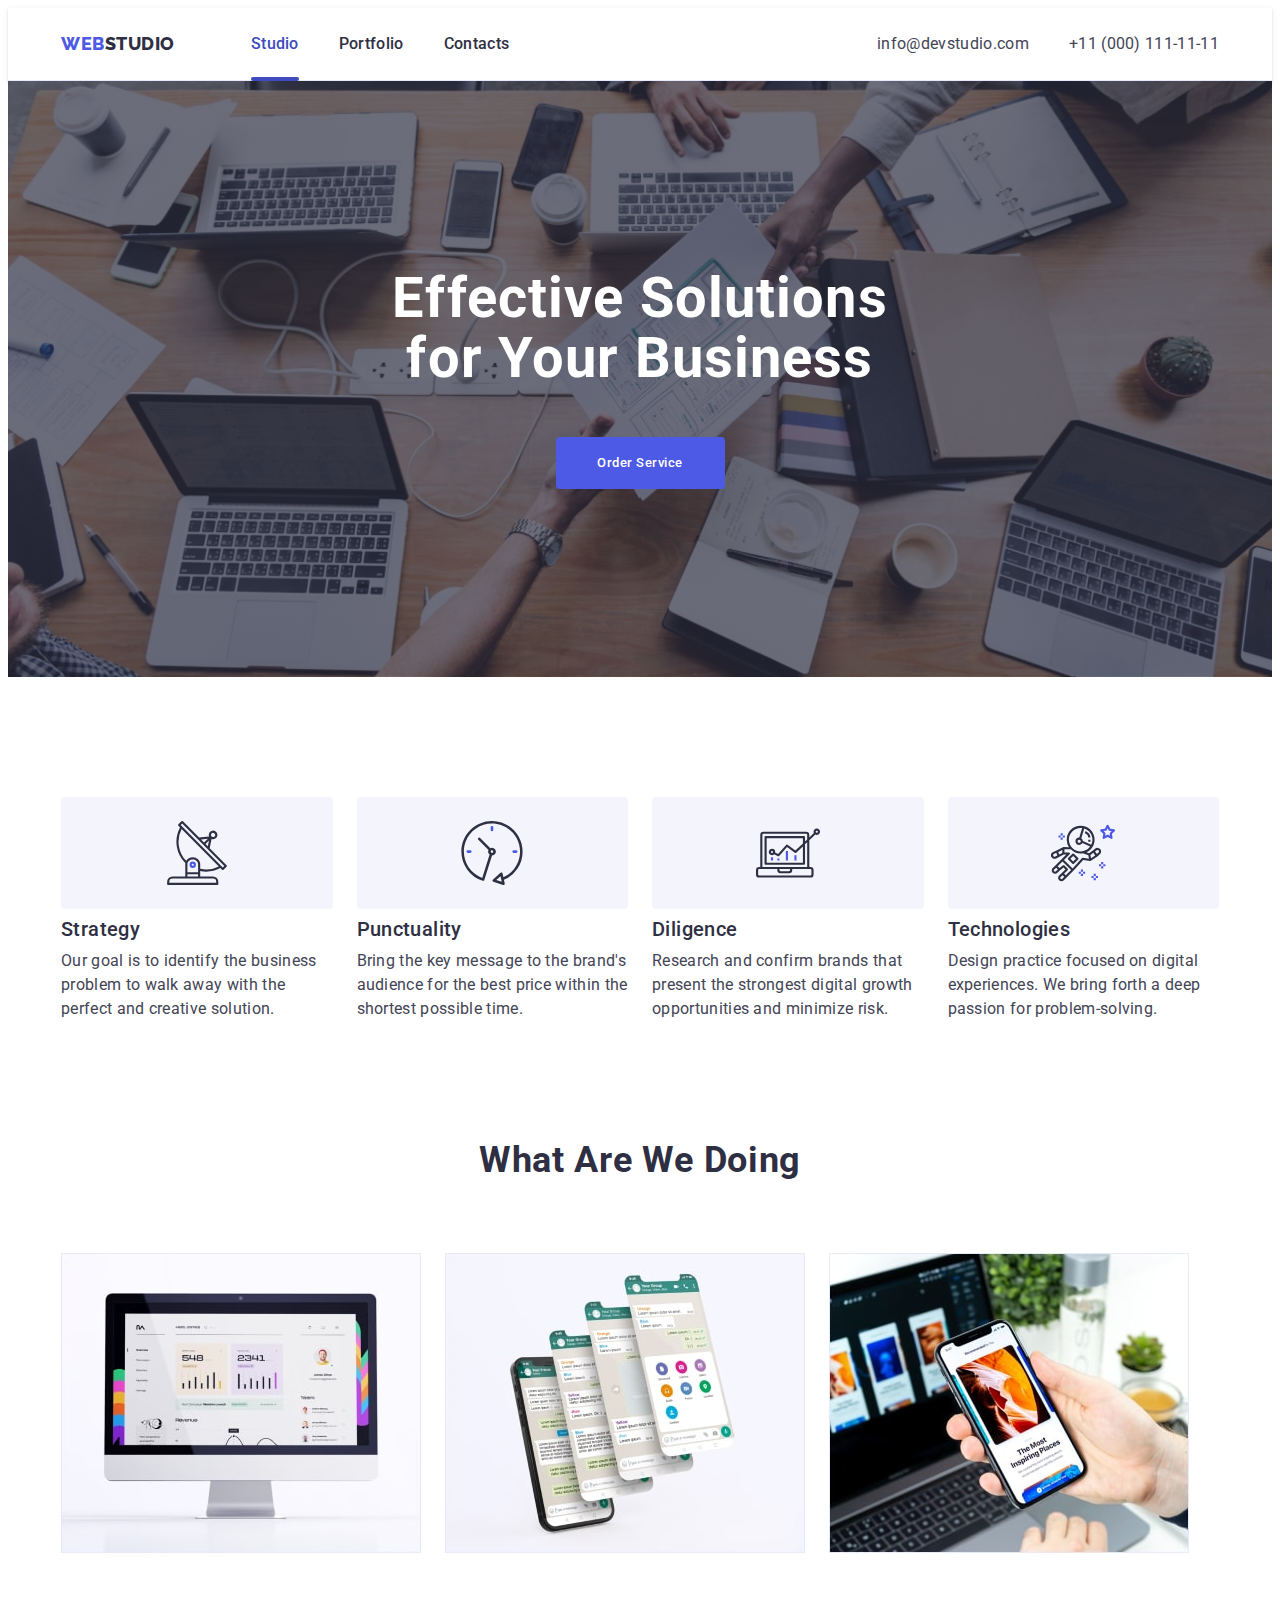
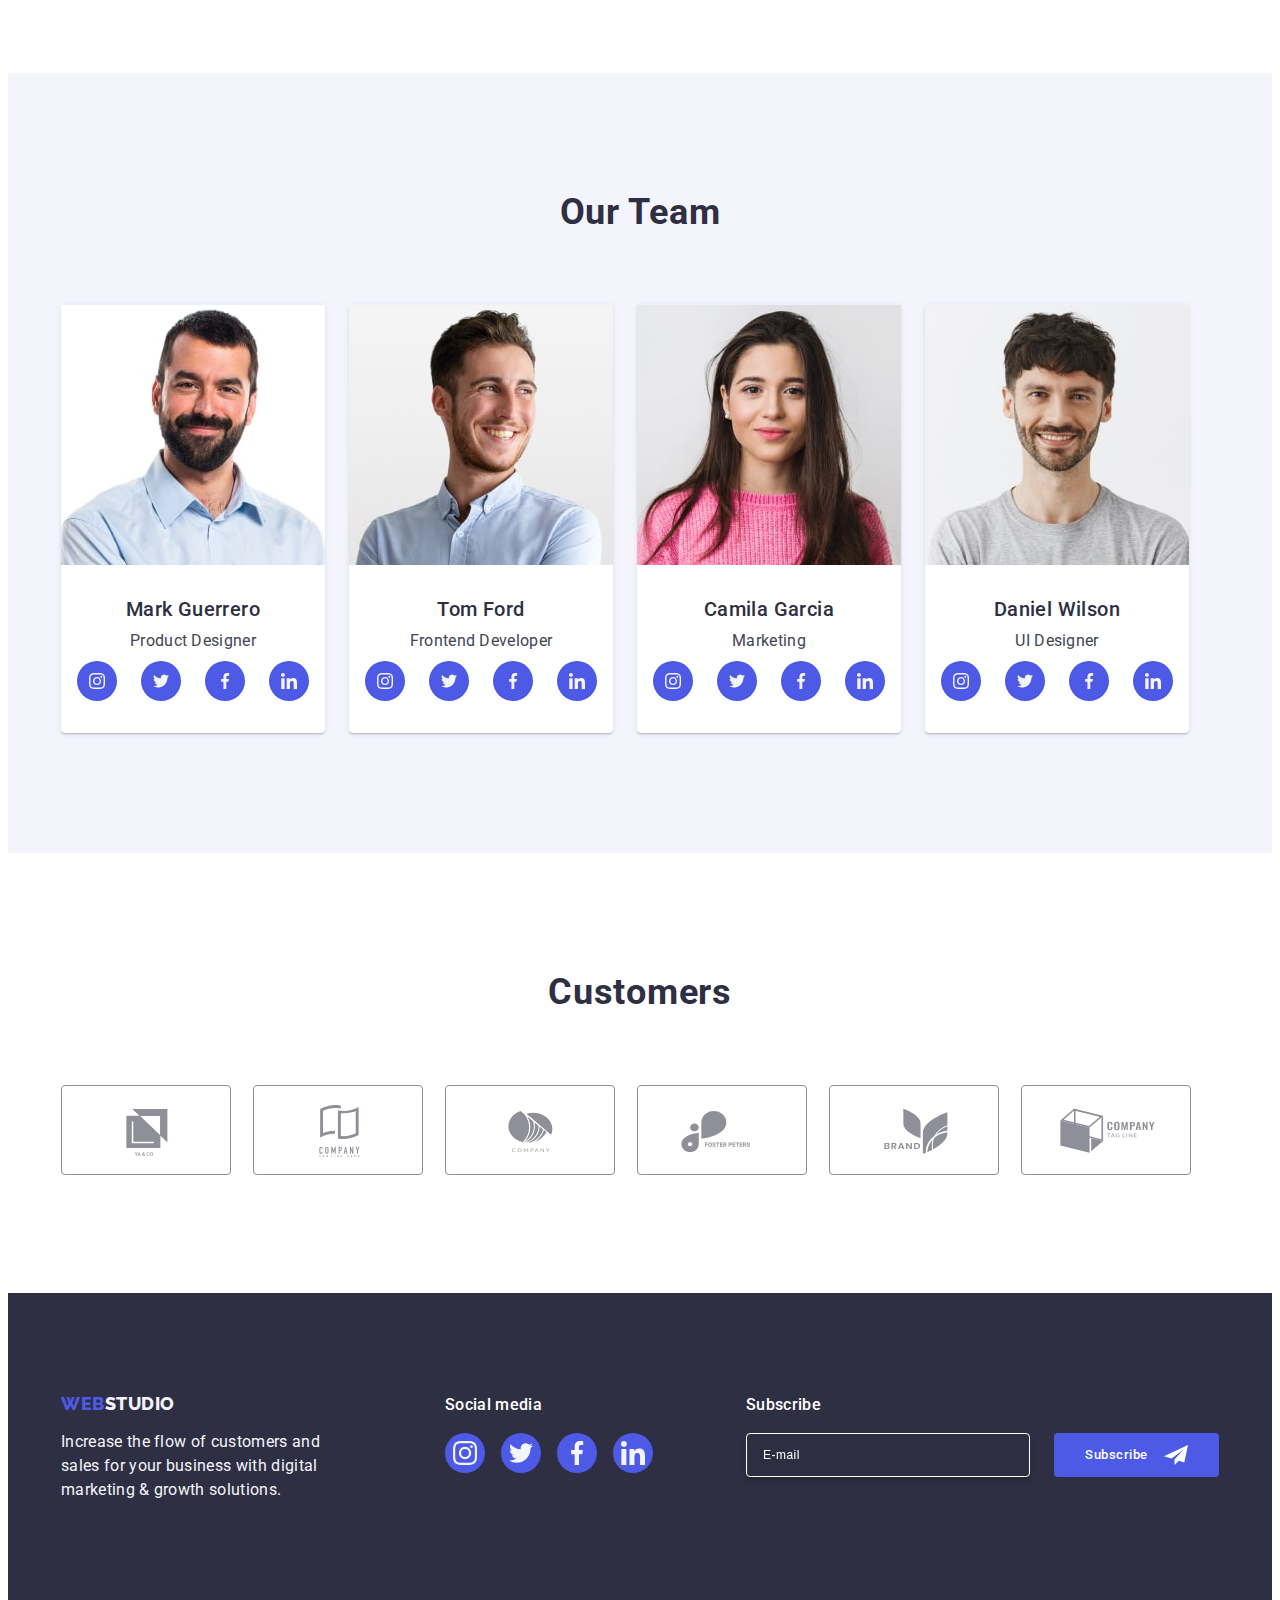
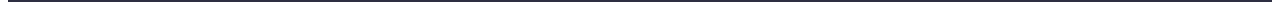
==== index.html @ 066e73be "hw 6" ====
<!DOCTYPE html>
<html lang="en">
  <head>
    <meta charset="UTF-8" />
    <meta name="viewport" content="width=device-width, initial-scale=1.0" />
    <title>Web Studio</title>
    <link
      rel="stylesheet"
      href="https://cdnjs.cloudflare.com/ajax/libs/modern-normalize/2.0.0/modern-normalize.min.css"
      integrity="sha512-4xo8blKMVCiXpTaLzQSLSw3KFOVPWhm/TRtuPVc4WG6kUgjH6J03IBuG7JZPkcWMxJ5huwaBpOpnwYElP/m6wg=="
      crossorigin="anonymous"
      referrerpolicy="no-referrer"
    />
    <link rel="preconnect" href="https://fonts.googleapis.com" />
    <link rel="preconnect" href="https://fonts.gstatic.com" crossorigin />
    <link
      href="https://fonts.googleapis.com/css2?family=Raleway:wght@800&family=Roboto:wght@400;500;700&display=swap"
      rel="stylesheet"
    />
    <link rel="stylesheet" href="./css/styles.css" />
    <link rel="stylesheet" href="./css/media.css" />
  </head>
  <body>
    <header class="header">
      <div class="container header-container">
        <nav class="header-navigation">
          <a class="header-logo link" href="./index.html"
            >Web<span class="span-logo">Studio</span></a
          >
          <ul class="header-list list">
            <li class="header-item">
              <a class="header-link link current" href="./index.html">Studio</a>
            </li>
            <li class="header-item">
              <a class="header-link link" href="./portfolio.html">Portfolio</a>
            </li>
            <li class="header-item">
              <a class="header-link link" href="">Contacts</a>
            </li>
          </ul>
        </nav>
        <address class="header-address">
          <ul class="header-address-list list">
            <li class="header-address-item">
              <a
                class="header-address-link link"
                href="mailto:info@devstudio.com"
                >info@devstudio.com</a
              >
            </li>
            <li class="header-address-item">
              <a class="header-address-link link" href="tel:+110001111111"
                >+11 (000) 111-11-11</a
              >
            </li>
          </ul>
        </address>
      </div>
    </header>
    <main>
      <section class="content">
        <div class="container">
          <h1 class="content-title">Effective Solutions for Your Business</h1>
          <button class="content-btn" type="button" data-modal-open>
            Order Service
          </button>
        </div>
      </section>
      <section class="about">
        <div class="container">
          <h2 class="about-title visually-hidden">About us</h2>
          <ul class="about-list list">
            <li class="about-item">
              <div class="about-icon-container">
                <svg class="about-icon" width="64" height="64">
                  <use href="./images/icons.svg#icon-antenna"></use>
                </svg>
              </div>
              <h3 class="about-item-title">Strategy</h3>
              <p class="about-text">
                Our goal is to identify the business problem to walk away with
                the perfect and creative solution.
              </p>
            </li>
            <li class="about-item">
              <div class="about-icon-container">
                <svg class="about-icon" width="64" height="64">
                  <use href="./images/icons.svg#icon-clock"></use>
                </svg>
              </div>
              <h3 class="about-item-title">Punctuality</h3>
              <p class="about-text">
                Bring the key message to the brand's audience for the best price
                within the shortest possible time.
              </p>
            </li>
            <li class="about-item">
              <div class="about-icon-container">
                <svg class="about-icon" width="64" height="64">
                  <use href="./images/icons.svg#icon-diagram"></use>
                </svg>
              </div>
              <h3 class="about-item-title">Diligence</h3>
              <p class="about-text">
                Research and confirm brands that present the strongest digital
                growth opportunities and minimize risk.
              </p>
            </li>
            <li class="about-item">
              <div class="about-icon-container">
                <svg class="about-icon" width="64" height="64">
                  <use href="./images/icons.svg#icon-astronaut"></use>
                </svg>
              </div>
              <h3 class="about-item-title">Technologies</h3>
              <p class="about-text">
                Design practice focused on digital experiences. We bring forth a
                deep passion for problem-solving.
              </p>
            </li>
          </ul>
        </div>
      </section>
      <section class="directions">
        <div class="container">
          <h2 class="directions-title">What are we doing</h2>
          <ul class="directions-list list">
            <li class="directions-item">
              <img
                class="directions-img"
                src="./images/computer.jpg"
                alt="computer design"
                width="360"
                height="300"
              />
            </li>
            <li class="directions-item">
              <img
                class="directions-img"
                src="./images/mobile.jpg"
                alt="mobile design"
                width="360"
                height="300"
              />
            </li>
            <li class="directions-item">
              <img
                class="directions-img"
                src="./images/laptop.jpg"
                alt="laptop design"
                width="360"
                height="300"
              />
            </li>
          </ul>
        </div>
      </section>
      <section class="team">
        <div class="container">
          <h2 class="team-title">Our Team</h2>
          <ul class="team-list list">
            <li class="team-item">
              <img
                class="team-img"
                src="./images/mark-guerrero.jpg"
                alt="mark guerrero photo"
                width="264"
                height="260"
              />
              <div class="team-item-container">
                <h3 class="team-item-title">Mark Guerrero</h3>
                <p class="team-text">Product Designer</p>
                <ul class="team-socials-list list">
                  <li class="team-socials-item">
                    <a class="team-socials-link" href="#">
                      <svg class="team-socials-icon" width="16" height="16">
                        <use href="./images/icons.svg#icon-instagram"></use>
                      </svg>
                    </a>
                  </li>
                  <li class="team-socials-item">
                    <a class="team-socials-link" href="#">
                      <svg class="team-socials-icon" width="16" height="16">
                        <use href="./images/icons.svg#icon-twitter"></use>
                      </svg>
                    </a>
                  </li>
                  <li class="team-socials-item">
                    <a class="team-socials-link" href="#">
                      <svg class="team-socials-icon" width="16" height="16">
                        <use href="./images/icons.svg#icon-facebook"></use>
                      </svg>
                    </a>
                  </li>
                  <li class="team-socials-item">
                    <a class="team-socials-link" href="#">
                      <svg class="team-socials-icon" width="16" height="16">
                        <use href="./images/icons.svg#icon-linkedin"></use>
                      </svg>
                    </a>
                  </li>
                </ul>
              </div>
            </li>
            <li class="team-item">
              <img
                class="team-img"
                src="./images/tom-ford.jpg"
                alt="tom ford photo"
                width="264"
                height="260"
              />
              <div class="team-item-container">
                <h3 class="team-item-title">Tom Ford</h3>
                <p class="team-text">Frontend Developer</p>
                <ul class="team-socials-list list">
                  <li class="team-socials-item">
                    <a class="team-socials-link" href="#">
                      <svg class="team-socials-icon" width="16" height="16">
                        <use href="./images/icons.svg#icon-instagram"></use>
                      </svg>
                    </a>
                  </li>
                  <li class="team-socials-item">
                    <a class="team-socials-link" href="#">
                      <svg class="team-socials-icon" width="16" height="16">
                        <use href="./images/icons.svg#icon-twitter"></use>
                      </svg>
                    </a>
                  </li>
                  <li class="team-socials-item">
                    <a class="team-socials-link" href="#">
                      <svg class="team-socials-icon" width="16" height="16">
                        <use href="./images/icons.svg#icon-facebook"></use>
                      </svg>
                    </a>
                  </li>
                  <li class="team-socials-item">
                    <a class="team-socials-link" href="#">
                      <svg class="team-socials-icon" width="16" height="16">
                        <use href="./images/icons.svg#icon-linkedin"></use>
                      </svg>
                    </a>
                  </li>
                </ul>
              </div>
            </li>
            <li class="team-item">
              <img
                class="team-img"
                src="./images/camila-garcia.jpg"
                alt="camila garcia photo"
                width="264"
                height="260"
              />
              <div class="team-item-container">
                <h3 class="team-item-title">Camila Garcia</h3>
                <p class="team-text">Marketing</p>
                <ul class="team-socials-list list">
                  <li class="team-socials-item">
                    <a class="team-socials-link" href="#">
                      <svg class="team-socials-icon" width="16" height="16">
                        <use href="./images/icons.svg#icon-instagram"></use>
                      </svg>
                    </a>
                  </li>
                  <li class="team-socials-item">
                    <a class="team-socials-link" href="#">
                      <svg class="team-socials-icon" width="16" height="16">
                        <use href="./images/icons.svg#icon-twitter"></use>
                      </svg>
                    </a>
                  </li>
                  <li class="team-socials-item">
                    <a class="team-socials-link" href="#">
                      <svg class="team-socials-icon" width="16" height="16">
                        <use href="./images/icons.svg#icon-facebook"></use>
                      </svg>
                    </a>
                  </li>
                  <li class="team-socials-item">
                    <a class="team-socials-link" href="#">
                      <svg class="team-socials-icon" width="16" height="16">
                        <use href="./images/icons.svg#icon-linkedin"></use>
                      </svg>
                    </a>
                  </li>
                </ul>
              </div>
            </li>
            <li class="team-item">
              <img
                class="team-img"
                src="./images/daniel-wilson.jpg"
                alt="daniel wilson photo"
                width="264"
                height="260"
              />
              <div class="team-item-container">
                <h3 class="team-item-title">Daniel Wilson</h3>
                <p class="team-text">UI Designer</p>
                <ul class="team-socials-list list">
                  <li class="team-socials-item">
                    <a class="team-socials-link" href="#">
                      <svg class="team-socials-icon" width="16" height="16">
                        <use href="./images/icons.svg#icon-instagram"></use>
                      </svg>
                    </a>
                  </li>
                  <li class="team-socials-item">
                    <a class="team-socials-link" href="#">
                      <svg class="team-socials-icon" width="16" height="16">
                        <use href="./images/icons.svg#icon-twitter"></use>
                      </svg>
                    </a>
                  </li>
                  <li class="team-socials-item">
                    <a class="team-socials-link" href="#">
                      <svg class="team-socials-icon" width="16" height="16">
                        <use href="./images/icons.svg#icon-facebook"></use>
                      </svg>
                    </a>
                  </li>
                  <li class="team-socials-item">
                    <a class="team-socials-link" href="#">
                      <svg class="team-socials-icon" width="16" height="16">
                        <use href="./images/icons.svg#icon-linkedin"></use>
                      </svg>
                    </a>
                  </li>
                </ul>
              </div>
            </li>
          </ul>
        </div>
      </section>
      <section class="customers">
        <div class="container">
          <h2 class="customers-title">Customers</h2>
          <ul class="customers-list list">
            <li class="customers-item">
              <a href="#" class="customers-link">
                <svg class="customers-icon" width="104" height="56">
                  <use href="./images/icons.svg#icon-customers1"></use>
                </svg>
              </a>
            </li>
            <li class="customers-item">
              <a href="#" class="customers-link">
                <svg class="customers-icon" width="104" height="56">
                  <use href="./images/icons.svg#icon-customers2"></use>
                </svg>
              </a>
            </li>
            <li class="customers-item">
              <a href="#" class="customers-link">
                <svg class="customers-icon" width="104" height="56">
                  <use href="./images/icons.svg#icon-customers3"></use>
                </svg>
              </a>
            </li>
            <li class="customers-item">
              <a href="#" class="customers-link">
                <svg class="customers-icon" width="104" height="56">
                  <use href="./images/icons.svg#icon-customers4"></use>
                </svg>
              </a>
            </li>
            <li class="customers-item">
              <a href="#" class="customers-link">
                <svg class="customers-icon" width="104" height="56">
                  <use href="./images/icons.svg#icon-customers5"></use>
                </svg>
              </a>
            </li>
            <li class="customers-item">
              <a href="#" class="customers-link">
                <svg class="customers-icon" width="104" height="56">
                  <use href="./images/icons.svg#icon-customers6"></use>
                </svg>
              </a>
            </li>
          </ul>
        </div>
      </section>
    </main>
    <footer class="footer">
      <div class="container footer-container">
        <div class="footer-logo-container">
          <a class="footer-logo link" href="./index.html"
            >Web<span class="footer-span-logo">Studio</span></a
          >
          <p class="footer-text">
            Increase the flow of customers and sales for your business with
            digital marketing & growth solutions.
          </p>
        </div>
        <div class="footer-socials">
          <p class="footer-socials-title">Social media</p>
          <ul class="footer-socials-list list">
            <li class="footer-socials-item">
              <a href="#" class="footer-socials-link">
                <svg class="footer-socials-icon" width="24" height="24">
                  <use href="./images/icons.svg#icon-instagram"></use>
                </svg>
              </a>
            </li>
            <li class="footer-socials-item">
              <a href="#" class="footer-socials-link">
                <svg class="footer-socials-icon" width="24" height="24">
                  <use href="./images/icons.svg#icon-twitter"></use>
                </svg>
              </a>
            </li>
            <li class="footer-socials-item">
              <a href="#" class="footer-socials-link">
                <svg class="footer-socials-icon" width="24" height="24">
                  <use href="./images/icons.svg#icon-facebook"></use>
                </svg>
              </a>
            </li>
            <li class="footer-socials-item">
              <a href="#" class="footer-socials-link">
                <svg class="footer-socials-icon" width="24" height="24">
                  <use href="./images/icons.svg#icon-linkedin"></use>
                </svg>
              </a>
            </li>
          </ul>
        </div>
        <div class="footer-form-container">
          <p class="footer-form-text">Subscribe</p>
          <form class="footer-form">
            <label class="footer-label">
            <input
              type="email"
              name="footer-subscribe"
              class="footer-input"
              id="footer-subscribe"
              placeholder="E-mail"
              required
            />
            </label>
            <button type="submit" class="footer-form-btn">
              Subscribe
              <svg class="footer-form-icon" width="24" height="24">
                <use href="./images/icons.svg#icon-telegram"></use>
              </svg>
            </button>
          </form>
        </div>
      </div>
    </footer>
    <div class="backdrop is-hidden" data-modal>
      <div class="modal-container">
        <button type="button" class="modal-close-btn" data-modal-close>
          <svg class="modal-icon" width="8" height="8">
            <use href="./images/icons.svg#icon-close"></use>
          </svg>
        </button>
        <p class="modal-title">Leave your contacts and we will call you back</p>
        <form class="modal-form">
          <div class="modal-field">
            <label for="user-name" class="modal-label">Name</label>
            <div class="input-wrap">
              <input
                class="modal-input"
                type="text"
                name="user-name"
                id="user-name"
                required
              />
              <svg class="modal-input-icon" width="18" height="24">
                <use href="./images/icons.svg#icon-person"></use>
              </svg>
            </div>
          </div>
          <div class="modal-field">
            <label for="user-tel" class="modal-label">Phone</label>
            <div class="input-wrap">
              <input
                class="modal-input"
                type="tel"
                name="user-tel"
                id="user-tel"
                required
              />
              <svg class="modal-input-icon" width="18" height="24">
                <use href="./images/icons.svg#icon-phone"></use>
              </svg>
            </div>
          </div>
          <div class="modal-field">
            <label for="user-email" class="modal-label">Email</label>
            <div class="input-wrap">
              <input
                class="modal-input"
                type="email"
                name="user-email"
                id="user-email"
                required
              />
              <svg class="modal-input-icon" width="18" height="24">
                <use href="./images/icons.svg#icon-email"></use>
              </svg>
            </div>
          </div>
          <div class="modal-field-textarea">
            <label for="user-comment" class="modal-label">Comment</label>
            <textarea
              name="user-comment"
              id="user-comment"
              class="modal-textarea"
              placeholder="Text input"
            ></textarea>
          </div>
          <div class="modal-field-checkbox">
              <input
                class="modal-checkbox visually-hidden"
                type="checkbox"
                name="user-privacy"
                id="user-privacy"
                value="true"
                required
              />
              <label for="user-privacy" class="modal-label-checkbox"
                ><span class="user-privacy-span"
                  ><svg class="modal-checkbox-icon" width="10" height="8">
                    <use href="./images/icons.svg#icon-click"></use></svg></span
                >
                  I accept the terms and conditions of the&nbsp;<a
                    href="#"
                    class="modal-checkbox-link"
                    >Privacy Policy</a
                  >
                </label
              >
          </div>
          <button type="submit" class="modal-form-btn">Send</button>
        </form>
      </div>
    </div>
    <script src="./js/modal.js"></script>
  </body>
</html>
---- css/styles.css ----
:root {
  --basic-color: #2e2f42;
  --secondary-color: #f4f4fd;
  --text-color: #434455;
  --btn-color: #4d5ae5;
  --hover-color: #404bbf;
  --border-color: #e7e9fc;
  --white-color: #fff;
}

body {
  font-family: Roboto, sans-serif;
  color: var(--text-color);
  background: var(--white-color);
}

.visually-hidden {
  position: absolute;
  width: 1px;
  height: 1px;
  margin: -1px;
  border: 0;
  padding: 0;
  white-space: nowrap;
  clip-path: inset(100%);
  clip: rect(0 0 0 0);
  overflow: hidden;
}

p,
h1,
h2,
h3,
h4,
h5,
h6 {
  margin-top: 0;
  margin-bottom: 0;
}

ul,
ol {
  margin-top: 0;
  margin-bottom: 0;
  padding-left: 0;
}

img {
  display: block;
  max-width: 100%;
  height: auto;
}

.link {
  text-decoration: none;
}

.list {
  list-style-type: none;
}

.container {
  width: 100%;
  max-width: 1158px;
  padding-left: 15px;
  padding-right: 15px;
  margin: 0 auto;
}

/* Header */

.header {
  border-bottom: 1px solid var(--border-color);
  box-shadow: 0px 1px 6px 0px rgba(46, 47, 66, 0.08),
    0px 1px 1px 0px rgba(46, 47, 66, 0.16),
    0px 2px 1px 0px rgba(46, 47, 66, 0.08);
}

.header-container {
  display: flex;
}

.header-navigation {
  display: flex;
  align-items: center;
}

.header-logo {
  color: var(--btn-color);
  font-size: 18px;
  font-family: Raleway, sans-serif;
  font-weight: 800;
  line-height: 1.17;
  letter-spacing: 0.03em;
  text-transform: uppercase;
  margin-right: 76px;
  padding-top: 24px;
  padding-bottom: 24px;
}

.span-logo {
  color: var(--basic-color);
}

.header-list {
  display: flex;
  gap: 40px;
}

.header-link {
  color: var(--basic-color);
  font-weight: 500;
  line-height: 1.5;
  letter-spacing: 0.02em;
  display: inline-block;
  padding-top: 24px;
  padding-bottom: 24px;
  transition: color 250ms cubic-bezier(0.4, 0, 0.2, 1);
}

.header-link:hover,
.header-link:focus {
  color: var(--hover-color);
}

.current {
  position: relative;
  color: var(--hover-color);
}

.current::after {
  content: "";
  position: absolute;
  bottom: 0;
  left: 0;
  width: 100%;
  height: 4px;
  background-color: var(--hover-color);
  border-radius: 2px;
  bottom: -1px;
}

.header-address {
  font-style: normal;
  margin-left: auto;
  display: flex;
  align-items: center;
}

.header-address-list {
  display: flex;
  gap: 40px;
}

.header-address-link {
  color: var(--text-color);
  line-height: 1.5;
  letter-spacing: 0.02em;
  display: inline-block;
  padding-top: 24px;
  padding-bottom: 24px;
  transition: color 250ms cubic-bezier(0.4, 0, 0.2, 1);
}

.header-address-link:hover,
.header-address-link:focus {
  color: var(--hover-color);
}

/* Main page  */

.content {
  padding-top: 188px;
  padding-bottom: 188px;
  max-width: 1440px;
  margin: 0 auto;
  background-color: var(--basic-color);
  background-image: linear-gradient(
      rgba(46, 47, 66, 0.7),
      rgba(46, 47, 66, 0.7)
    ),
    url(../images/people-office.jpg);
  background-size: cover, cover;
  background-position: center, center;
  background-repeat: no-repeat, no-repeat;
}

.content-title {
  color: var(--white-color);
  text-align: center;
  font-size: 56px;
  line-height: 1.07;
  letter-spacing: 0.02em;
  margin: 0 auto 48px;
  max-width: 496px;
}

.content-btn {
  color: var(--white-color);
  background-color: var(--btn-color);
  font-weight: 500;
  line-height: 1.5;
  letter-spacing: 0.04em;
  cursor: pointer;
  font-family: inherit;
  padding: 16px 32px;
  border-radius: 4px;
  border: none;
  display: block;
  margin: 0 auto;
  min-width: 169px;
  transition: background-color 250ms cubic-bezier(0.4, 0, 0.2, 1);
}

.content-btn:hover,
.content-btn:focus {
  background-color: var(--hover-color);
}

/* About */

.about {
  padding-top: 120px;
  padding-bottom: 120px;
}

.about-list {
  display: flex;
  gap: 24px;
}

.about-item {
  width: calc((100% - 24px * 3) / 4);
}

.about-icon-container {
  background-color: var(--secondary-color);
  height: 112px;
  margin-bottom: 8px;
  border-radius: 4px;
  display: flex;
  align-items: center;
  justify-content: center;
}

.about-item-title {
  color: var(--basic-color);
  font-size: 20px;
  font-weight: 500;
  line-height: 1.2;
  letter-spacing: 0.02em;
  margin-bottom: 8px;
}

.about-text {
  line-height: 1.5;
  letter-spacing: 0.02em;
}

/* Directions */

.directions {
  padding-bottom: 120px;
}

.directions-title {
  color: var(--basic-color);
  font-size: 36px;
  line-height: 1.11;
  letter-spacing: 0.02em;
  text-transform: capitalize;
  text-align: center;
  margin-bottom: 72px;
}

.directions-list {
  display: flex;
  gap: 24px;
}

.directions-item {
  width: calc(100% - 24px * 2) / 3;
}

/* Team */
.team {
  background-color: var(--secondary-color);
  padding-top: 120px;
  padding-bottom: 120px;
}

.team-title {
  color: var(--basic-color);
  font-size: 36px;
  line-height: 1.11;
  letter-spacing: 0.02em;
  text-transform: capitalize;
  text-align: center;
  margin-bottom: 72px;
}

.team-list {
  display: flex;
  gap: 24px;
}

.team-item {
  background-color: var(--white-color);
  border-radius: 0px 0px 4px 4px;
  width: calc(100% - 24px * 3) / 4;
  box-shadow: 0px 2px 1px 0px rgba(46, 47, 66, 0.08),
    0px 1px 1px 0px rgba(46, 47, 66, 0.16),
    0px 1px 6px 0px rgba(46, 47, 66, 0.08);
}

.team-item-container {
  padding: 32px 0px;
}

.team-item-title {
  color: var(--basic-color);
  font-size: 20px;
  font-weight: 500;
  line-height: 1.2;
  letter-spacing: 0.02em;
  text-align: center;
  margin-bottom: 8px;
}

.team-text {
  line-height: 1.5;
  letter-spacing: 0.02em;
  text-align: center;
  margin-bottom: 8px;
}

.team-socials-list {
  display: flex;
  gap: 24px;
  justify-content: center;
  align-items: center;
}

.team-socials-container {
  width: 40px;
  height: 40px;
  background-color: var(--btn-color);
  border-radius: 50%;
  display: flex;
  align-items: center;
  justify-content: center;
}

.team-socials-item {
  width: 40px;
  height: 40px;
}

.team-socials-link {
  width: 100%;
  height: 100%;
  background-color: var(--btn-color);
  border-radius: 50%;
  display: flex;
  align-items: center;
  justify-content: center;
  transition: background-color 250ms cubic-bezier(0.4, 0, 0.2, 1);
}

.team-socials-link:hover,
.team-socials-link:focus {
  background-color: var(--hover-color);
}

.team-socials-icon {
  fill: var(--secondary-color);
}

/* Customers */
.customers {
  padding-top: 120px;
  padding-bottom: 120px;
}
.customers-title {
  color: var(--basic-color);
  font-size: 36px;
  line-height: 1.11;
  letter-spacing: 0.02em;
  text-transform: capitalize;
  text-align: center;
  margin-bottom: 72px;
}

.customers-list {
  display: flex;
  gap: 24px;
}
.customers-item {
  width: 168px;
  height: 88px;
}

.customers-link {
  width: 100%;
  height: 100%;
  color: #8e8f99;
  border-radius: 4px;
  border: 1px solid #8e8f99;
  display: flex;
  align-items: center;
  justify-content: center;
  transition: border-color 250ms cubic-bezier(0.4, 0, 0.2, 1),
    color 250ms cubic-bezier(0.4, 0, 0.2, 1);
}

.customers-link:hover,
.customers-link:focus {
  border: 1px solid var(--hover-color);
  color: var(--hover-color);
}

.customers-icon {
  fill: currentColor;
}

/* Footer */

.footer {
  background-color: var(--basic-color);
  padding-top: 100px;
  padding-bottom: 100px;
}

.footer-container {
  display: flex;
  align-items: baseline;
}

.footer-logo-container {
  margin-right: 120px;
}

.footer-logo {
  color: var(--btn-color);
  font-size: 18px;
  font-family: Raleway, sans-serif;
  font-weight: 800;
  line-height: 1.17;
  letter-spacing: 0.03em;
  text-transform: uppercase;
  display: inline-block;
  margin-bottom: 16px;
}

.footer-span-logo {
  color: var(--secondary-color);
}

.footer-text {
  color: var(--secondary-color);
  line-height: 1.5;
  letter-spacing: 0.02em;
  max-width: 264px;
}

.footer-socials-title {
  color: var(--white-color);
  font-weight: 500;
  line-height: 1.5;
  letter-spacing: 0.02em;
  margin-bottom: 16px;
}

.footer-socials-list {
  display: flex;
  gap: 16px;
}

.footer-socials-item {
  width: 40px;
  height: 40px;
}

.footer-socials-link {
  width: 100%;
  height: 100%;
  background-color: var(--btn-color);
  border-radius: 50%;
  display: flex;
  align-items: center;
  justify-content: center;
  transition: background-color 250ms cubic-bezier(0.4, 0, 0.2, 1);
}

.footer-socials-link:hover,
.footer-socials-link:focus {
  background-color: #31d0aa;
}

.footer-socials-icon {
  fill: var(--secondary-color);
}

.footer-form-container {
  margin-left: auto;
}

.footer-form {
  display: flex;
  gap: 24px;
}

.footer-form-text {
  color: var(--white-color);
  font-weight: 500;
  line-height: 1.5;
  letter-spacing: 0.02em;
  margin-bottom: 16px;
}

.footer-input {
  width: 264px;
  height: 40px;
  font-size: 12px;
  line-height: 1.5;
  letter-spacing: 0.04em;
  padding-left: 16px;
  filter: drop-shadow(0px 4px 4px rgba(0, 0, 0, 0.15));
  border-radius: 4px;
  border: 1px solid var(--white-color);
  box-shadow: 0px 4px 4px 0px rgba(0, 0, 0, 0.15);
  background-color: transparent;
  color: var(--white-color);
  outline: transparent;
}

.footer-input::placeholder {
color: var(--white-color);
font-size: 12px;
line-height: 2;
letter-spacing: 0.04em;
}

.footer-form-btn {
min-width: 165px;
font-family: inherit;
font-weight: 500;
line-height: 1.5;
letter-spacing: 0.04em;
border-radius: 4px;
background: var(--btn-color);
display: flex;
align-items: center;
justify-content: center;
border: none;
color: var(--white-color);
cursor: pointer;
padding: 8px 24px;
transition: background-color 250ms cubic-bezier(0.4, 0, 0.2, 1);
}

.footer-form-btn:hover,
.footer-form-btn:focus {
  background-color: var(--hover-color);
}

.footer-form-icon {
  margin-left: 16px;
  fill: var(--white-color);
}

/* Portfolio */

.potfolio {
  padding-top: 96px;
  padding-bottom: 120px;
}

.potfolio-list {
  display: flex;
  justify-content: center;
  gap: 24px;
  margin-bottom: 72px;
}

.portfolio-btn {
  color: var(--btn-color);
  background-color: var(--secondary-color);
  text-align: center;
  font-weight: 500;
  line-height: 1.5;
  letter-spacing: 0.04em;
  cursor: pointer;
  font-family: inherit;
  border: 1px solid var(--border-color);
  border-radius: 4px;
  padding: 12px 24px;
  transition: color 250ms cubic-bezier(0.4, 0, 0.2, 1),
    background-color 250ms cubic-bezier(0.4, 0, 0.2, 1),
    border-color 250ms cubic-bezier(0.4, 0, 0.2, 1),
    box-shadow 250ms cubic-bezier(0.4, 0, 0.2, 1);
}

.portfolio-btn:hover,
.portfolio-btn:focus {
  background-color: var(--hover-color);
  color: var(--white-color);
  border: 1px solid transparent;
  box-shadow: 0px 3px 1px rgba(0, 0, 0, 0.1), 0px 2px 1px rgba(0, 0, 0, 0.08),
    0px 2px 2px rgba(0, 0, 0, 0.12);
}

.works-list {
  display: flex;
  flex-wrap: wrap;
  gap: 48px 24px;
}

.works-item {
  width: calc((100% - 24px * 2) / 3);
  background-color: var(--white-color);
}

.works-link {
  display: block;
  transition: box-shadow 250ms cubic-bezier(0.4, 0, 0.2, 1);
}

.works-link:hover,
.works-link:focus {
  box-shadow: 0px 1px 6px rgba(46, 47, 66, 0.08),
    0px 1px 1px rgba(46, 47, 66, 0.16), 0px 2px 1px rgba(46, 47, 66, 0.08);
}

.works-img-container {
  position: relative;
  overflow: hidden;
}

.works-item:hover .works-cover-text {
  transform: translateY(0%);
}

.works-link:focus .works-cover-text {
  transform: translateY(0%);
}

.works-cover-text {
  position: absolute;
  top: 0;
  left: 0;
  line-height: 1.5;
  letter-spacing: 0.02em;
  color: var(--secondary-color);
  background-color: var(--btn-color);
  height: 100%;
  padding: 40px 32px;
  transform: translateY(100%);
  transition: transform 250ms cubic-bezier(0.4, 0, 0.2, 1);
}

.works-item-container {
  padding: 32px 16px;
  border: 1px solid var(--border-color);
  border-top: none;
}

.works-title {
  color: var(--basic-color);
  font-size: 20px;
  font-weight: 500;
  line-height: 1.2;
  letter-spacing: 0.02em;
  margin-bottom: 8px;
}

.works-text {
  color: var(--text-color);
  line-height: 1.5;
  letter-spacing: 0.02em;
}

/* Modal */

.backdrop {
  position: fixed;
  top: 0;
  width: 100%;
  height: 100%;
  background-color: rgba(46, 47, 66, 0.4);
  transition: opacity 250ms cubic-bezier(0.4, 0, 0.2, 1),
    visibility 250ms cubic-bezier(0.4, 0, 0.2, 1);
}

.backdrop.is-hidden .modal-container {
  transform: translate(-50%, -50%) scaleX(2);
}

.modal-container {
  width: 408px;
  min-height: 584px;
  background-color: #fcfcfc;
  border-radius: 4px;
  box-shadow: 0px 2px 1px 0px rgba(0, 0, 0, 0.2),
    0px 1px 3px 0px rgba(0, 0, 0, 0.12), 0px 1px 1px 0px rgba(0, 0, 0, 0.14);
  position: absolute;
  left: 50%;
  top: 50%;
  transform: translate(-50%, -50%);
  transition: transform 250ms cubic-bezier(0.4, 0, 0.2, 1);
  padding: 72px 24px 24px 24px;
}

.modal-close-btn {
  border: 1px solid rgba(0, 0, 0, 0.1);
  border-radius: 50%;
  background-color: var(--border-color);
  padding: 0;
  width: 24px;
  height: 24px;
  position: absolute;
  top: 24px;
  right: 24px;
  cursor: pointer;
  display: flex;
  align-items: center;
  justify-content: center;
  transition: background-color 250ms cubic-bezier(0.4, 0, 0.2, 1),
    border 250ms cubic-bezier(0.4, 0, 0.2, 1);
}

.modal-close-btn:hover,
.modal-close-btn:focus {
  background-color: var(--hover-color);
  border: none;
}

.modal-close-btn:hover .modal-icon,
.modal-close-btn:focus .modal-icon {
  fill: var(--white-color);
}

.modal-icon {
  fill: var(--basic-color);
  transition: fill 250ms cubic-bezier(0.4, 0, 0.2, 1);
}

.is-hidden {
  opacity: 0;
  visibility: hidden;
  pointer-events: none;
}

.modal-title {
color: var(--basic-color);
font-weight: 500;
line-height: 1.5;
letter-spacing: 0.02em;
text-align: center;
margin-bottom: 16px;
}

.modal-form {
  display: flex;
  flex-direction: column;
}

.modal-field {
  margin-bottom: 8px;
}

.input-wrap {
  position: relative;
}

.modal-label {
display: block;
color: #8E8F99;
font-size: 12px;
line-height: 1.17;
letter-spacing: 0.04em;
margin-bottom: 4px;
}

.modal-input {
width: 100%;
height: 40px;
border-radius: 4px;
border: 1px solid rgba(46, 47, 66, 0.40);
padding: 0 16px 0 38px;
background-color: transparent;
outline: transparent;
transition: border-color 250ms cubic-bezier(0.4, 0, 0.2, 1);
}

.modal-input:focus {
border-color: var(--btn-color);
}

.modal-input:focus + .modal-input-icon {
fill: var(--btn-color);
}

.modal-input-icon{
  fill: var(--basic-color);
  transition: fill 250ms cubic-bezier(0.4, 0, 0.2, 1);
  position: absolute;
  left: 16px;
  top: 50%;
  transform: translateY(-50%);
}

.modal-textarea {
width: 100%;
height: 120px;
color: rgba(46, 47, 66, 0.40);
font-size: 12px;
line-height: 1.17;
letter-spacing: 0.04em;
border-radius: 4px;
border: 1px solid  rgba(46, 47, 66, 0.40);
padding: 8px 16px;
background-color: transparent;
outline: transparent;
resize: none;
transition: border-color 250ms cubic-bezier(0.4, 0, 0.2, 1);
}

.modal-textarea::placeholder {
color: rgba(46, 47, 66, 0.40);
font-size: 12px;
line-height: 1.17;
letter-spacing: 0.04em;
}

.modal-textarea:focus {
border-color: var(--btn-color);
}

.modal-field-textarea {
  margin-bottom: 16px;
}

.modal-field-checkbox {
  margin-bottom: 24px;
}

.modal-label-checkbox {
color: #8E8F99;
font-size: 12px;
line-height: 1.17;
letter-spacing: 0.04em;
}

.modal-checkbox-link {
  color: var(--btn-color);
  line-height: 1.33;
}

.user-privacy-span{
display: inline-flex;
align-items: center;
justify-content: center;
width: 16px;
height: 16px;
border-radius: 2px;
border: 1px solid rgba(46, 47, 66, 0.40);
margin-right: 8px;
fill: transparent;
transition: background-color 250ms cubic-bezier(0.4, 0, 0.2, 1), border 250ms cubic-bezier(0.4, 0, 0.2, 1), fill 250ms cubic-bezier(0.4, 0, 0.2, 1);
}

.modal-checkbox:checked + .modal-label-checkbox .user-privacy-span {
  background-color: var(--hover-color);
  fill: var(--secondary-color);
  border: none;
}

.modal-checkbox:focus + .modal-label-checkbox .user-privacy-span {
border-color: var(--btn-color);
}

.modal-form-btn {
margin: 0 auto;
min-width: 169px;
border: none;
border-radius: 4px;
background-color: var(--btn-color);
box-shadow: 0px 4px 4px 0px rgba(0, 0, 0, 0.15);
padding: 16px 32px;
cursor: pointer;
font-family: inherit;
text-align: center;
font-size: 16px;
font-weight: 500;
line-height: 1.5;
letter-spacing: 0.04em;
color: var(--white-color);
transition: background-color 250ms cubic-bezier(0.4, 0, 0.2, 1);
}

.modal-form-btn:hover,
.modal-form-btn:focus { 
background-color: var(--hover-color);
}
---- css/media.css ----
/* Mobile */
@media screen and (min-width: 428px) {
  
}

/* Tablet */
@media screen and (min-width: 768px) {
  
}

/* Desktop */
@media screen and (min-width: 1158px) {
  
}
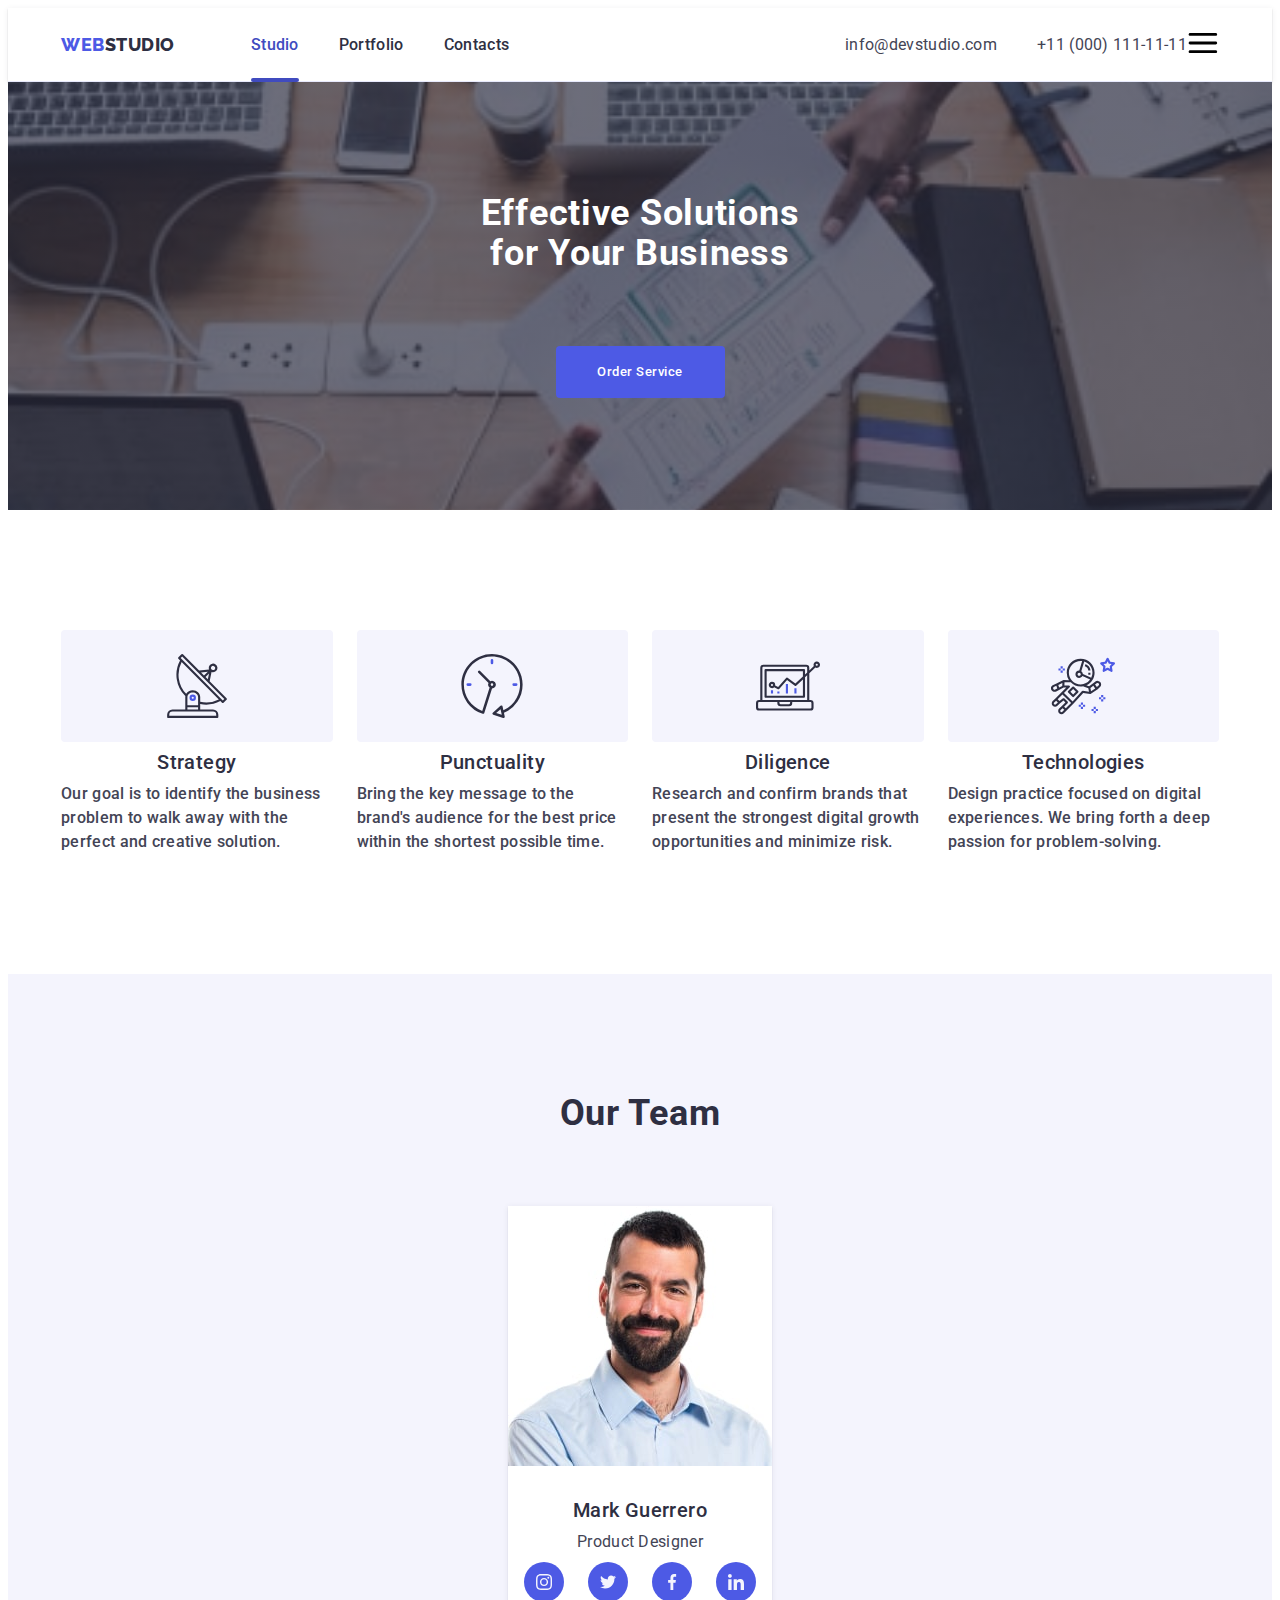
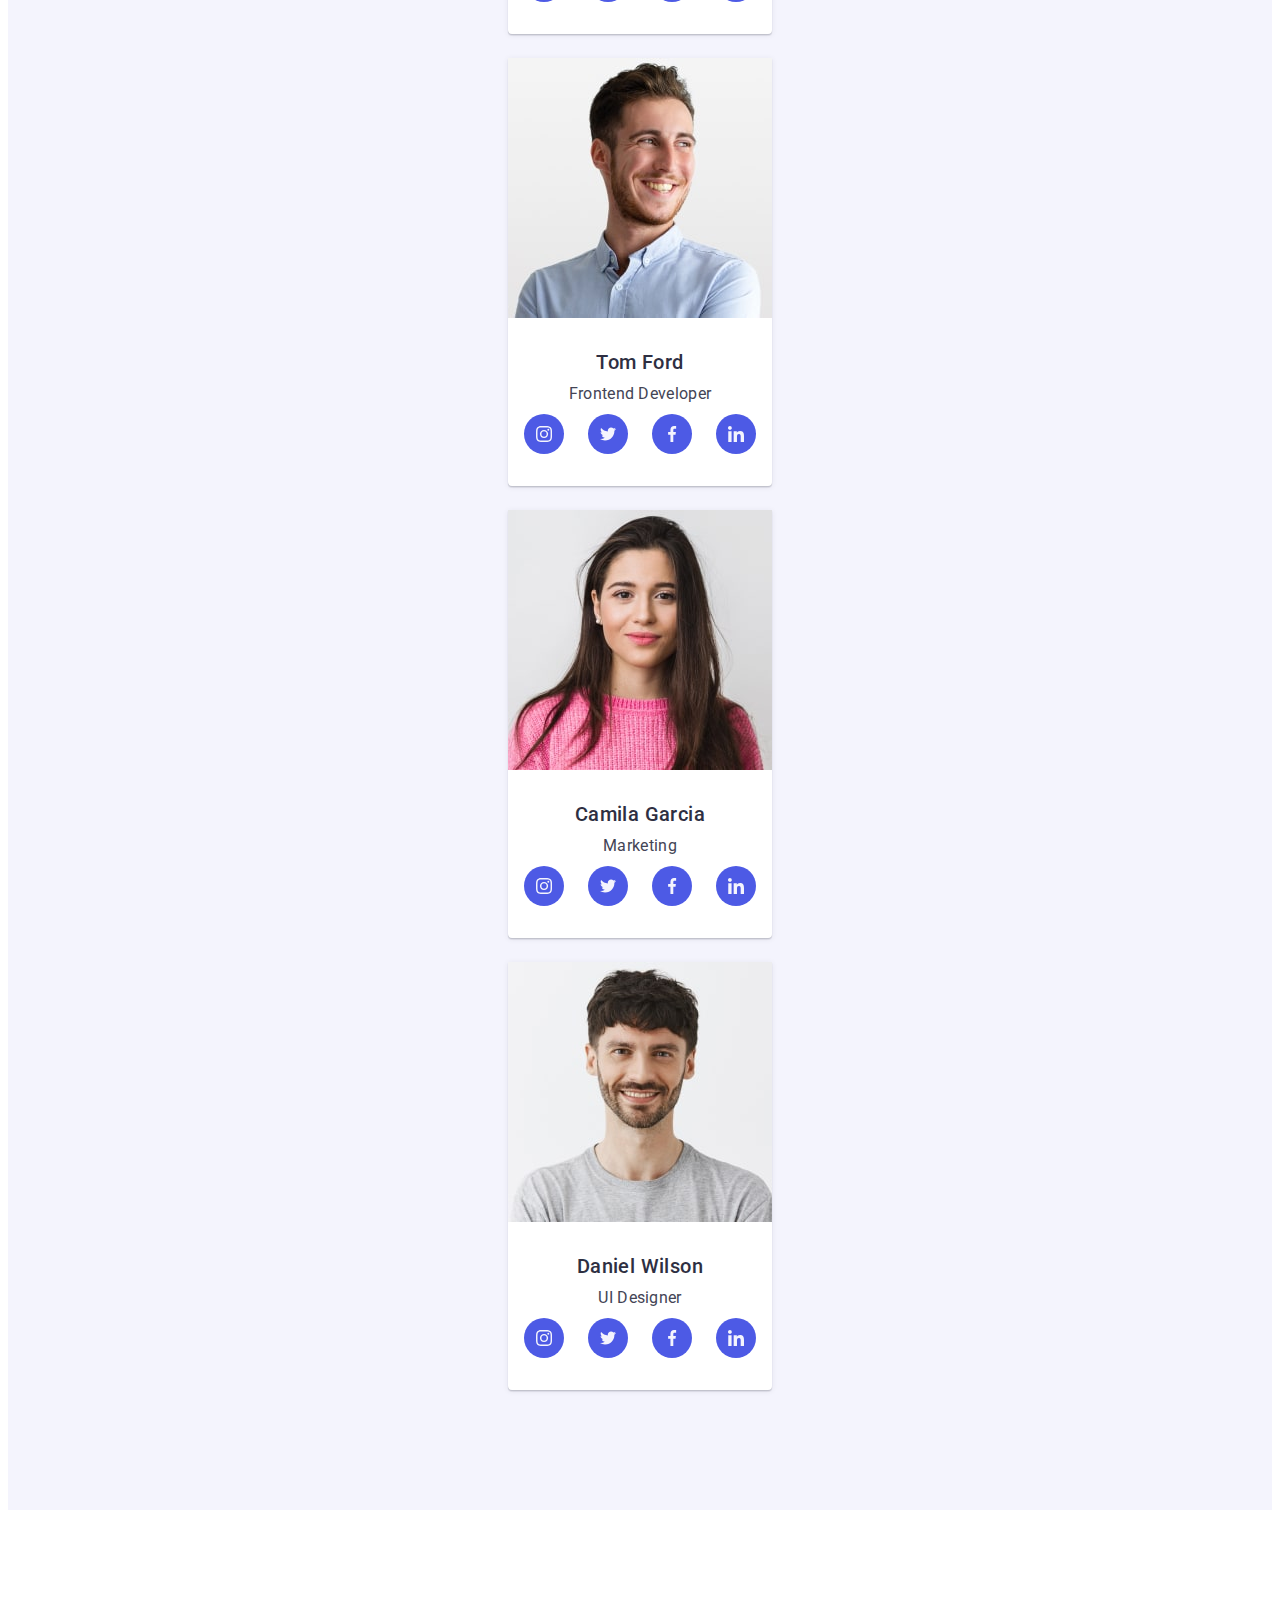
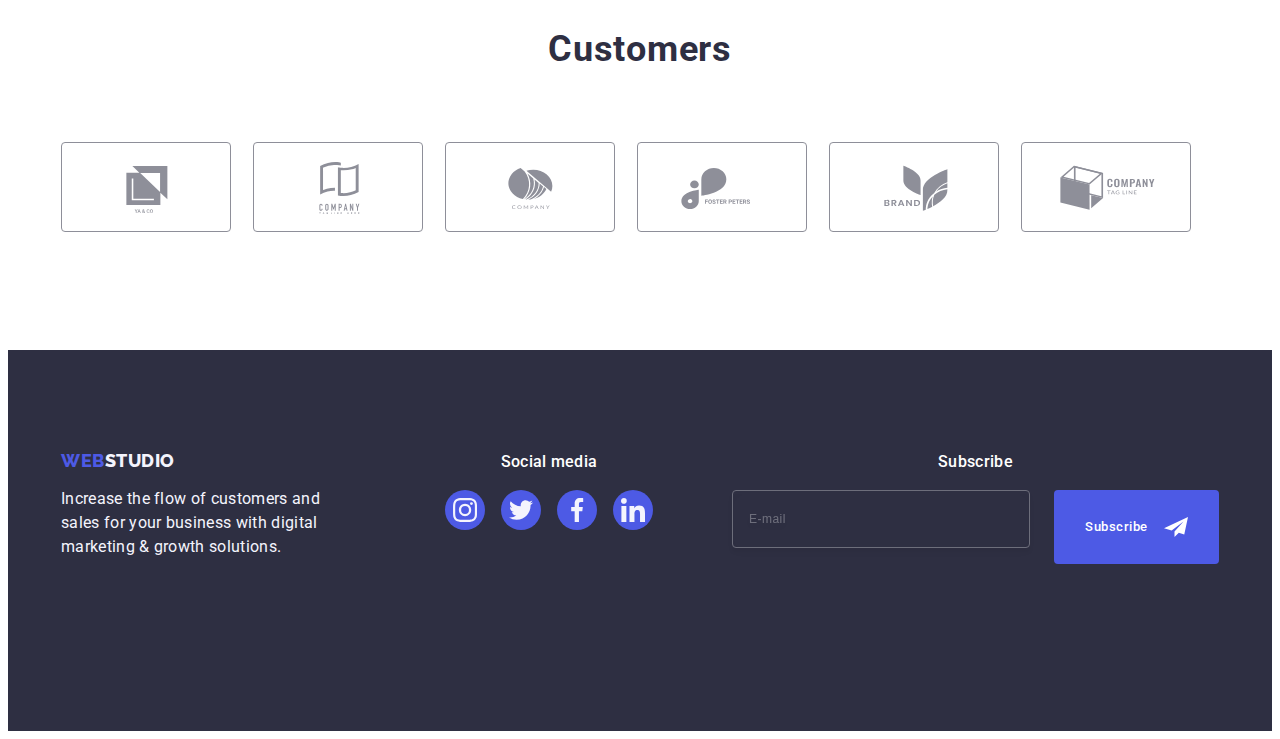
==== commit 85d8e13c: "mobile" ====
--- a/index.html
+++ b/index.html
@@ -24,44 +24,111 @@
     <header class="header">
       <div class="container header-container">
         <nav class="header-navigation">
-          <a class="header-logo link" href="./index.html"
+          <a class="header-logo" href="./index.html"
             >Web<span class="span-logo">Studio</span></a
           >
-          <ul class="header-list list">
+          <ul class="header-list">
             <li class="header-item">
-              <a class="header-link link current" href="./index.html">Studio</a>
+              <a class="header-link current" href="./index.html">Studio</a>
             </li>
             <li class="header-item">
-              <a class="header-link link" href="./portfolio.html">Portfolio</a>
+              <a class="header-link" href="./portfolio.html">Portfolio</a>
             </li>
             <li class="header-item">
-              <a class="header-link link" href="">Contacts</a>
+              <a class="header-link" href="#">Contacts</a>
             </li>
           </ul>
         </nav>
         <address class="header-address">
-          <ul class="header-address-list list">
+          <ul class="header-address-list">
             <li class="header-address-item">
-              <a
-                class="header-address-link link"
-                href="mailto:info@devstudio.com"
+              <a class="header-address-link" href="mailto:info@devstudio.com"
                 >info@devstudio.com</a
               >
             </li>
             <li class="header-address-item">
-              <a class="header-address-link link" href="tel:+110001111111"
+              <a class="header-address-link" href="tel:+110001111111"
                 >+11 (000) 111-11-11</a
               >
             </li>
           </ul>
         </address>
+        <button class="burger-open-btn" type="button" data-burger-open>
+          <svg class="burger-icon" width="32" height="22">
+            <use href="./images/icons.svg#icon-burger"></use>
+          </svg>
+        </button>
+      </div>
+      <div class="burger-menu is-hidden" data-burger>
+        <div class="burger-navigation">
+          <button type="button" class="burger-close-btn" data-burger-close>
+            <svg class="burger-close-icon" width="8" height="8">
+              <use href="./images/icons.svg#icon-close"></use>
+            </svg>
+          </button>
+          <ul class="burger-nav-list">
+            <li class="burger-nav-item">
+              <a class="burger-nav-link current" href="./index.html">Studio</a>
+            </li>
+            <li class="burger-nav-item">
+              <a class="burger-nav-link" href="./portfolio.html">Portfolio</a>
+            </li>
+            <li class="burger-nav-item">
+              <a class="burger-nav-link" href="#">Contacts</a>
+            </li>
+          </ul>
+        </div>
+        <div class="burger-address">
+          <ul class="burger-address-list">
+            <li class="burger-address-item">
+              <a class="burger-address-tel" href="tel:+110001111111"
+                >+11 (000) 111-11-11</a
+              >
+            </li>
+            <li class="burger-address-item">
+              <a class="burger-address-mail" href="mailto:info@devstudio.com"
+                >info@devstudio.com</a
+              >
+            </li>
+          </ul>
+          <ul class="burger-socials-list">
+            <li class="burger-socials-item">
+              <a href="#" class="burger-socials-link">
+                <svg class="burger-socials-icon" width="24" height="24">
+                  <use href="./images/icons.svg#icon-instagram"></use>
+                </svg>
+              </a>
+            </li>
+            <li class="burger-socials-item">
+              <a href="#" class="burger-socials-link">
+                <svg class="burger-socials-icon" width="24" height="24">
+                  <use href="./images/icons.svg#icon-twitter"></use>
+                </svg>
+              </a>
+            </li>
+            <li class="burger-socials-item">
+              <a href="#" class="burger-socials-link">
+                <svg class="burger-socials-icon" width="24" height="24">
+                  <use href="./images/icons.svg#icon-facebook"></use>
+                </svg>
+              </a>
+            </li>
+            <li class="burger-socials-item">
+              <a href="#" class="burger-socials-link">
+                <svg class="burger-socials-icon" width="24" height="24">
+                  <use href="./images/icons.svg#icon-linkedin"></use>
+                </svg>
+              </a>
+            </li>
+          </ul>
+        </div>
       </div>
     </header>
     <main>
-      <section class="content">
+      <section class="hero">
         <div class="container">
-          <h1 class="content-title">Effective Solutions for Your Business</h1>
-          <button class="content-btn" type="button" data-modal-open>
+          <h1 class="hero-title">Effective Solutions for Your Business</h1>
+          <button class="hero-btn" type="button" data-modal-open>
             Order Service
           </button>
         </div>
@@ -69,7 +136,7 @@
       <section class="about">
         <div class="container">
           <h2 class="about-title visually-hidden">About us</h2>
-          <ul class="about-list list">
+          <ul class="about-list">
             <li class="about-item">
               <div class="about-icon-container">
                 <svg class="about-icon" width="64" height="64">
@@ -124,10 +191,11 @@
       <section class="directions">
         <div class="container">
           <h2 class="directions-title">What are we doing</h2>
-          <ul class="directions-list list">
+          <ul class="directions-list">
             <li class="directions-item">
               <img
                 class="directions-img"
+                srcset="./images/computer.jpg 1x, ./images/computer-2x.jpg 2x"
                 src="./images/computer.jpg"
                 alt="computer design"
                 width="360"
@@ -137,6 +205,7 @@
             <li class="directions-item">
               <img
                 class="directions-img"
+                srcset="./images/mobile.jpg 1x, ./images/mobile-2x.jpg 2x"
                 src="./images/mobile.jpg"
                 alt="mobile design"
                 width="360"
@@ -146,6 +215,7 @@
             <li class="directions-item">
               <img
                 class="directions-img"
+                srcset="./images/laptop.jpg 1x, ./images/laptop-2x.jpg 2x"
                 src="./images/laptop.jpg"
                 alt="laptop design"
                 width="360"
@@ -158,10 +228,14 @@
       <section class="team">
         <div class="container">
           <h2 class="team-title">Our Team</h2>
-          <ul class="team-list list">
+          <ul class="team-list">
             <li class="team-item">
               <img
                 class="team-img"
+                srcset="
+                  ./images/mark-guerrero.jpg    1x,
+                  ./images/mark-guerrero-2x.jpg 2x
+                "
                 src="./images/mark-guerrero.jpg"
                 alt="mark guerrero photo"
                 width="264"
@@ -170,7 +244,7 @@
               <div class="team-item-container">
                 <h3 class="team-item-title">Mark Guerrero</h3>
                 <p class="team-text">Product Designer</p>
-                <ul class="team-socials-list list">
+                <ul class="team-socials-list">
                   <li class="team-socials-item">
                     <a class="team-socials-link" href="#">
                       <svg class="team-socials-icon" width="16" height="16">
@@ -205,6 +279,7 @@
             <li class="team-item">
               <img
                 class="team-img"
+                srcset="./images/tom-ford.jpg 1x, ./images/tom-ford-2x.jpg 2x"
                 src="./images/tom-ford.jpg"
                 alt="tom ford photo"
                 width="264"
@@ -213,7 +288,7 @@
               <div class="team-item-container">
                 <h3 class="team-item-title">Tom Ford</h3>
                 <p class="team-text">Frontend Developer</p>
-                <ul class="team-socials-list list">
+                <ul class="team-socials-list">
                   <li class="team-socials-item">
                     <a class="team-socials-link" href="#">
                       <svg class="team-socials-icon" width="16" height="16">
@@ -248,6 +323,7 @@
             <li class="team-item">
               <img
                 class="team-img"
+                srcset="./images/camila-garcia.jpg 1x, ./images/camila-garcia-2x.jpg 2x"
                 src="./images/camila-garcia.jpg"
                 alt="camila garcia photo"
                 width="264"
@@ -256,7 +332,7 @@
               <div class="team-item-container">
                 <h3 class="team-item-title">Camila Garcia</h3>
                 <p class="team-text">Marketing</p>
-                <ul class="team-socials-list list">
+                <ul class="team-socials-list">
                   <li class="team-socials-item">
                     <a class="team-socials-link" href="#">
                       <svg class="team-socials-icon" width="16" height="16">
@@ -291,6 +367,7 @@
             <li class="team-item">
               <img
                 class="team-img"
+                srcset="./images/daniel-wilson.jpg 1x, ./images/daniel-wilson-2x.jpg 2x"
                 src="./images/daniel-wilson.jpg"
                 alt="daniel wilson photo"
                 width="264"
@@ -299,7 +376,7 @@
               <div class="team-item-container">
                 <h3 class="team-item-title">Daniel Wilson</h3>
                 <p class="team-text">UI Designer</p>
-                <ul class="team-socials-list list">
+                <ul class="team-socials-list">
                   <li class="team-socials-item">
                     <a class="team-socials-link" href="#">
                       <svg class="team-socials-icon" width="16" height="16">
@@ -337,7 +414,7 @@
       <section class="customers">
         <div class="container">
           <h2 class="customers-title">Customers</h2>
-          <ul class="customers-list list">
+          <ul class="customers-list">
             <li class="customers-item">
               <a href="#" class="customers-link">
                 <svg class="customers-icon" width="104" height="56">
@@ -387,7 +464,7 @@
     <footer class="footer">
       <div class="container footer-container">
         <div class="footer-logo-container">
-          <a class="footer-logo link" href="./index.html"
+          <a class="footer-logo" href="./index.html"
             >Web<span class="footer-span-logo">Studio</span></a
           >
           <p class="footer-text">
@@ -397,7 +474,7 @@
         </div>
         <div class="footer-socials">
           <p class="footer-socials-title">Social media</p>
-          <ul class="footer-socials-list list">
+          <ul class="footer-socials-list">
             <li class="footer-socials-item">
               <a href="#" class="footer-socials-link">
                 <svg class="footer-socials-icon" width="24" height="24">
@@ -432,14 +509,14 @@
           <p class="footer-form-text">Subscribe</p>
           <form class="footer-form">
             <label class="footer-label">
-            <input
-              type="email"
-              name="footer-subscribe"
-              class="footer-input"
-              id="footer-subscribe"
-              placeholder="E-mail"
-              required
-            />
+              <input
+                type="email"
+                name="footer-subscribe"
+                class="footer-input"
+                id="footer-subscribe"
+                placeholder="E-mail"
+                required
+              />
             </label>
             <button type="submit" class="footer-form-btn">
               Subscribe
@@ -454,7 +531,7 @@
     <div class="backdrop is-hidden" data-modal>
       <div class="modal-container">
         <button type="button" class="modal-close-btn" data-modal-close>
-          <svg class="modal-icon" width="8" height="8">
+          <svg class="modal-close-icon" width="8" height="8">
             <use href="./images/icons.svg#icon-close"></use>
           </svg>
         </button>
@@ -515,31 +592,32 @@
             ></textarea>
           </div>
           <div class="modal-field-checkbox">
-              <input
-                class="modal-checkbox visually-hidden"
-                type="checkbox"
-                name="user-privacy"
-                id="user-privacy"
-                value="true"
-                required
-              />
-              <label for="user-privacy" class="modal-label-checkbox"
-                ><span class="user-privacy-span"
-                  ><svg class="modal-checkbox-icon" width="10" height="8">
-                    <use href="./images/icons.svg#icon-click"></use></svg></span
-                >
-                  I accept the terms and conditions of the&nbsp;<a
-                    href="#"
-                    class="modal-checkbox-link"
-                    >Privacy Policy</a
-                  >
-                </label
+            <input
+              class="modal-checkbox visually-hidden"
+              type="checkbox"
+              name="user-privacy"
+              id="user-privacy"
+              value="true"
+              required
+            />
+            <label for="user-privacy" class="modal-label-checkbox"
+              ><span class="user-privacy-span"
+                ><svg class="modal-checkbox-icon" width="10" height="8">
+                  <use href="./images/icons.svg#icon-click"></use>
+                </svg>
+              </span>
+              I accept the terms and conditions of the&nbsp;<a
+                href="#"
+                class="modal-checkbox-link"
+                >Privacy Policy</a
               >
+            </label>
           </div>
           <button type="submit" class="modal-form-btn">Send</button>
         </form>
       </div>
     </div>
     <script src="./js/modal.js"></script>
+    <script src="./js/burger.js"></script>
   </body>
 </html>
--- a/css/styles.css
+++ b/css/styles.css
@@ -43,6 +43,7 @@
   margin-top: 0;
   margin-bottom: 0;
   padding-left: 0;
+  list-style-type: none;
 }
 
 img {
@@ -51,19 +52,18 @@
   height: auto;
 }
 
-.link {
+a {
   text-decoration: none;
 }
 
-.list {
-  list-style-type: none;
+.no-scroll {
+  overflow: hidden;
 }
 
 .container {
   width: 100%;
-  max-width: 1158px;
-  padding-left: 15px;
-  padding-right: 15px;
+  padding-left: 16px;
+  padding-right: 16px;
   margin: 0 auto;
 }
 
@@ -78,14 +78,11 @@
 
 .header-container {
   display: flex;
-}
-
-.header-navigation {
-  display: flex;
-  align-items: center;
+  justify-content: space-between;
 }
 
 .header-logo {
+  display: block;
   color: var(--btn-color);
   font-size: 18px;
   font-family: Raleway, sans-serif;
@@ -93,9 +90,8 @@
   line-height: 1.17;
   letter-spacing: 0.03em;
   text-transform: uppercase;
-  margin-right: 76px;
-  padding-top: 24px;
-  padding-bottom: 24px;
+  padding-top: 25.5px;
+  padding-bottom: 23.5px;
 }
 
 .span-logo {
@@ -103,99 +99,190 @@
 }
 
 .header-list {
-  display: flex;
+  display: none;
+}
+
+.header-address {
+  display: none;
+}
+
+.burger-open-btn {
+  background-color: transparent;
+  border: none;
+  padding: 24px 0;
+}
+
+.burger-menu {
+  background-color: var(--white-color);
+  position: fixed;
+  width: 100%;
+  height: 100%;
+  left: 0;
+  top: 0;
+  padding: 24px 24px 40px 40px;
+  display: flex;
+  flex-direction: column;
+  justify-content: space-between;
+  z-index: 2;
+  box-shadow: 0px 1px 6px 0px rgba(46, 47, 66, 0.08),
+    0px 1px 1px 0px rgba(46, 47, 66, 0.16),
+    0px 2px 1px 0px rgba(46, 47, 66, 0.08);
+  opacity: 1;
+  transition: opacity 350ms cubic-bezier(0.4, 0, 0.2, 1);
+}
+
+.burger-close-btn {
+  border: 1px solid var(--border-color);
+  border-radius: 50%;
+  background-color: transparent;
+  padding: 0;
+  width: 24px;
+  height: 24px;
+  position: absolute;
+  top: 24px;
+  right: 24px;
+  display: flex;
+  align-items: center;
+  justify-content: center;
+  transition: background-color 250ms cubic-bezier(0.4, 0, 0.2, 1),
+    border 250ms cubic-bezier(0.4, 0, 0.2, 1);
+}
+
+.burger-close-btn:hover,
+.burger-close-btn:focus {
+  background-color: var(--hover-color);
+  border: none;
+}
+
+.burger-close-btn:hover .burger-close-icon,
+.burger-close-btn:focus .burger-close-icon {
+  fill: var(--white-color);
+}
+
+.burger-close-icon {
+  fill: var(--basic-color);
+  transition: fill 250ms cubic-bezier(0.4, 0, 0.2, 1);
+}
+
+.burger-nav-list {
+  padding-top: 56px;
+  display: flex;
+  flex-direction: column;
   gap: 40px;
 }
 
-.header-link {
+.burger-nav-link {
   color: var(--basic-color);
-  font-weight: 500;
-  line-height: 1.5;
-  letter-spacing: 0.02em;
-  display: inline-block;
-  padding-top: 24px;
-  padding-bottom: 24px;
+  font-size: 36px;
+  font-weight: 700;
+  line-height: 1.11;
+  letter-spacing: 0.02em;
+  text-transform: capitalize;
   transition: color 250ms cubic-bezier(0.4, 0, 0.2, 1);
 }
 
-.header-link:hover,
-.header-link:focus {
+.burger-nav-link:hover,
+.burger-nav-link:focus {
   color: var(--hover-color);
 }
 
 .current {
-  position: relative;
   color: var(--hover-color);
 }
 
-.current::after {
-  content: "";
-  position: absolute;
-  bottom: 0;
-  left: 0;
+.burger-address-list {
+  display: flex;
+  flex-direction: column;
+  gap: 40px;
+  margin-bottom: 48px;
+}
+
+.burger-address-tel {
+  color: var(--hover-color);
+  font-size: 20px;
+  font-weight: 700;
+  line-height: 1.11;
+  letter-spacing: 0.02em;
+  transition: color 250ms cubic-bezier(0.4, 0, 0.2, 1);
+}
+
+.burger-address-tel:hover,
+.burger-address-tel:focus {
+  color: var(--text-color);
+}
+
+.burger-address-mail {
+  color: var(--text-color);
+  font-size: 20px;
+  font-weight: 500;
+  line-height: 1.2;
+  letter-spacing: 0.02em;
+  transition: color 250ms cubic-bezier(0.4, 0, 0.2, 1);
+}
+
+.burger-address-mail:hover,
+.burger-address-mail:focus {
+  color: var(--hover-color);
+}
+
+.burger-socials-list {
+  display: flex;
+  flex-wrap: wrap;
+  gap: 24px;
+}
+
+.burger-socials-item {
+  width: 40px;
+  height: 40px;
+}
+
+.burger-socials-link {
   width: 100%;
-  height: 4px;
-  background-color: var(--hover-color);
-  border-radius: 2px;
-  bottom: -1px;
-}
-
-.header-address {
-  font-style: normal;
-  margin-left: auto;
-  display: flex;
-  align-items: center;
-}
-
-.header-address-list {
-  display: flex;
-  gap: 40px;
-}
-
-.header-address-link {
-  color: var(--text-color);
-  line-height: 1.5;
-  letter-spacing: 0.02em;
-  display: inline-block;
-  padding-top: 24px;
-  padding-bottom: 24px;
-  transition: color 250ms cubic-bezier(0.4, 0, 0.2, 1);
-}
-
-.header-address-link:hover,
-.header-address-link:focus {
-  color: var(--hover-color);
-}
-
-/* Main page  */
-
-.content {
-  padding-top: 188px;
-  padding-bottom: 188px;
-  max-width: 1440px;
+  height: 100%;
+  background-color: var(--btn-color);
+  border-radius: 50%;
+  display: flex;
+  align-items: center;
+  justify-content: center;
+  transition: background-color 250ms cubic-bezier(0.4, 0, 0.2, 1);
+}
+
+.burger-socials-icon {
+  fill: var(--secondary-color);
+}
+
+.burger-socials-link:hover,
+.burger-socials-link:focus {
+  background-color: #31d0aa;
+}
+
+/* Hero  */
+
+.hero {
+  padding: 112px 0;
   margin: 0 auto;
   background-color: var(--basic-color);
   background-image: linear-gradient(
       rgba(46, 47, 66, 0.7),
       rgba(46, 47, 66, 0.7)
     ),
-    url(../images/people-office.jpg);
-  background-size: cover, cover;
-  background-position: center, center;
-  background-repeat: no-repeat, no-repeat;
-}
-
-.content-title {
+    url(../images/people-office-mob.jpg);
+  background-size: cover;
+  background-position: center;
+  background-repeat: no-repeat;
+}
+
+.hero-title {
   color: var(--white-color);
   text-align: center;
-  font-size: 56px;
-  line-height: 1.07;
-  letter-spacing: 0.02em;
-  margin: 0 auto 48px;
-  max-width: 496px;
-}
-
-.content-btn {
+  font-size: 36px;
+  line-height: 1.11;
+  letter-spacing: 0.02em;
+  margin: 0 auto 72px;
+  max-width: 320px;
+}
+
+.hero-btn {
   color: var(--white-color);
   background-color: var(--btn-color);
   font-weight: 500;
@@ -212,81 +299,52 @@
   transition: background-color 250ms cubic-bezier(0.4, 0, 0.2, 1);
 }
 
-.content-btn:hover,
-.content-btn:focus {
+.hero-btn:hover,
+.hero-btn:focus {
   background-color: var(--hover-color);
 }
 
 /* About */
 
 .about {
-  padding-top: 120px;
-  padding-bottom: 120px;
+  padding: 96px 0;
 }
 
 .about-list {
   display: flex;
-  gap: 24px;
-}
-
-.about-item {
-  width: calc((100% - 24px * 3) / 4);
+  flex-wrap: wrap;
+  gap: 72px;
 }
 
 .about-icon-container {
-  background-color: var(--secondary-color);
-  height: 112px;
-  margin-bottom: 8px;
-  border-radius: 4px;
-  display: flex;
-  align-items: center;
-  justify-content: center;
+  display: none;
 }
 
 .about-item-title {
   color: var(--basic-color);
-  font-size: 20px;
-  font-weight: 500;
-  line-height: 1.2;
-  letter-spacing: 0.02em;
-  margin-bottom: 8px;
-}
-
-.about-text {
-  line-height: 1.5;
-  letter-spacing: 0.02em;
-}
-
-/* Directions */
-
-.directions {
-  padding-bottom: 120px;
-}
-
-.directions-title {
-  color: var(--basic-color);
+  text-align: center;
   font-size: 36px;
   line-height: 1.11;
   letter-spacing: 0.02em;
-  text-transform: capitalize;
-  text-align: center;
-  margin-bottom: 72px;
-}
-
-.directions-list {
-  display: flex;
-  gap: 24px;
-}
-
-.directions-item {
-  width: calc(100% - 24px * 2) / 3;
+  margin-bottom: 8px;
+}
+
+.about-text {
+  font-weight: 500;
+  line-height: 1.5;
+  letter-spacing: 0.02em;
+}
+
+/* Directions */
+
+.directions {
+  display: none;
 }
 
 /* Team */
 .team {
   background-color: var(--secondary-color);
-  padding-top: 120px;
-  padding-bottom: 120px;
+  padding: 96px 0;
 }
 
 .team-title {
@@ -301,13 +359,16 @@
 
 .team-list {
   display: flex;
-  gap: 24px;
+  flex-direction: column;
+  align-items: center;
+  justify-content: center;
+  gap: 72px;
 }
 
 .team-item {
+  max-width: 264px;
   background-color: var(--white-color);
   border-radius: 0px 0px 4px 4px;
-  width: calc(100% - 24px * 3) / 4;
   box-shadow: 0px 2px 1px 0px rgba(46, 47, 66, 0.08),
     0px 1px 1px 0px rgba(46, 47, 66, 0.16),
     0px 1px 6px 0px rgba(46, 47, 66, 0.08);
@@ -339,16 +400,7 @@
   gap: 24px;
   justify-content: center;
   align-items: center;
-}
-
-.team-socials-container {
-  width: 40px;
-  height: 40px;
-  background-color: var(--btn-color);
-  border-radius: 50%;
-  display: flex;
-  align-items: center;
-  justify-content: center;
+  flex-wrap: wrap;
 }
 
 .team-socials-item {
@@ -378,9 +430,9 @@
 
 /* Customers */
 .customers {
-  padding-top: 120px;
-  padding-bottom: 120px;
-}
+  padding: 96px 0;
+}
+
 .customers-title {
   color: var(--basic-color);
   font-size: 36px;
@@ -393,51 +445,47 @@
 
 .customers-list {
   display: flex;
-  gap: 24px;
-}
+  gap: 72px 16px;
+  flex-wrap: wrap;
+}
+
 .customers-item {
-  width: 168px;
+  width: calc((100% - 16px) / 2);
   height: 88px;
 }
 
 .customers-link {
   width: 100%;
   height: 100%;
-  color: #8e8f99;
   border-radius: 4px;
   border: 1px solid #8e8f99;
   display: flex;
   align-items: center;
   justify-content: center;
   transition: border-color 250ms cubic-bezier(0.4, 0, 0.2, 1),
-    color 250ms cubic-bezier(0.4, 0, 0.2, 1);
 }
 
 .customers-link:hover,
 .customers-link:focus {
-  border: 1px solid var(--hover-color);
-  color: var(--hover-color);
+  border-color: var(--hover-color);
 }
 
 .customers-icon {
-  fill: currentColor;
+  fill: #8e8f99;
+  transition: fill 250ms cubic-bezier(0.4, 0, 0.2, 1);
+}
+
+.customers-link:hover .customers-icon,
+.customers-link:focus .customers-icon {
+  fill: var(--hover-color);
 }
 
 /* Footer */
 
 .footer {
   background-color: var(--basic-color);
-  padding-top: 100px;
-  padding-bottom: 100px;
-}
-
-.footer-container {
-  display: flex;
-  align-items: baseline;
-}
-
-.footer-logo-container {
-  margin-right: 120px;
+  padding-top: 97.5px;
+  padding-bottom: 96px;
 }
 
 .footer-logo {
@@ -448,8 +496,9 @@
   line-height: 1.17;
   letter-spacing: 0.03em;
   text-transform: uppercase;
-  display: inline-block;
-  margin-bottom: 16px;
+  margin-bottom: 17.5px;
+  display: block;
+  text-align: center;
 }
 
 .footer-span-logo {
@@ -460,7 +509,9 @@
   color: var(--secondary-color);
   line-height: 1.5;
   letter-spacing: 0.02em;
-  max-width: 264px;
+  max-width: 268px;
+  margin: 0 auto;
+  margin-bottom: 72px;
 }
 
 .footer-socials-title {
@@ -469,16 +520,21 @@
   line-height: 1.5;
   letter-spacing: 0.02em;
   margin-bottom: 16px;
+  text-align: center;
 }
 
 .footer-socials-list {
   display: flex;
+  align-items: center;
+  justify-content: center;
   gap: 16px;
+  flex-wrap: wrap;
 }
 
 .footer-socials-item {
   width: 40px;
   height: 40px;
+  margin-bottom: 72px;
 }
 
 .footer-socials-link {
@@ -501,30 +557,22 @@
   fill: var(--secondary-color);
 }
 
-.footer-form-container {
-  margin-left: auto;
-}
-
-.footer-form {
-  display: flex;
-  gap: 24px;
-}
-
 .footer-form-text {
   color: var(--white-color);
   font-weight: 500;
   line-height: 1.5;
   letter-spacing: 0.02em;
+  text-align: center;
   margin-bottom: 16px;
 }
 
 .footer-input {
-  width: 264px;
+  width: 100%;
   height: 40px;
   font-size: 12px;
-  line-height: 1.5;
+  line-height: 2;
   letter-spacing: 0.04em;
-  padding-left: 16px;
+  padding: 8px 16px;
   filter: drop-shadow(0px 4px 4px rgba(0, 0, 0, 0.15));
   border-radius: 4px;
   border: 1px solid var(--white-color);
@@ -532,31 +580,33 @@
   background-color: transparent;
   color: var(--white-color);
   outline: transparent;
+  opacity: 0.30000001192092896;
+  margin-bottom: 16px;
 }
 
 .footer-input::placeholder {
-color: var(--white-color);
-font-size: 12px;
-line-height: 2;
-letter-spacing: 0.04em;
+  color: var(--white-color);
+  font-size: 12px;
+  line-height: 2;
+  letter-spacing: 0.04em;
 }
 
 .footer-form-btn {
-min-width: 165px;
-font-family: inherit;
-font-weight: 500;
-line-height: 1.5;
-letter-spacing: 0.04em;
-border-radius: 4px;
-background: var(--btn-color);
-display: flex;
-align-items: center;
-justify-content: center;
-border: none;
-color: var(--white-color);
-cursor: pointer;
-padding: 8px 24px;
-transition: background-color 250ms cubic-bezier(0.4, 0, 0.2, 1);
+  min-width: 165px;
+  font-family: inherit;
+  font-weight: 500;
+  line-height: 1.5;
+  letter-spacing: 0.04em;
+  border-radius: 4px;
+  background: var(--btn-color);
+  margin: 0 auto;
+  display: flex;
+  align-items: center;
+  justify-content: center;
+  border: none;
+  color: var(--white-color);
+  padding: 8px 24px;
+  transition: background-color 250ms cubic-bezier(0.4, 0, 0.2, 1);
 }
 
 .footer-form-btn:hover,
@@ -572,15 +622,15 @@
 /* Portfolio */
 
 .potfolio {
-  padding-top: 96px;
-  padding-bottom: 120px;
+  padding: 48px 0;
 }
 
 .potfolio-list {
-  display: flex;
-  justify-content: center;
-  gap: 24px;
-  margin-bottom: 72px;
+  max-width: 268px;
+  display: flex;
+  flex-wrap: wrap;
+  margin-bottom: 48px;
+  gap: 16px 24px;
 }
 
 .portfolio-btn {
@@ -590,11 +640,10 @@
   font-weight: 500;
   line-height: 1.5;
   letter-spacing: 0.04em;
-  cursor: pointer;
   font-family: inherit;
   border: 1px solid var(--border-color);
   border-radius: 4px;
-  padding: 12px 24px;
+  padding: 8px 16px;
   transition: color 250ms cubic-bezier(0.4, 0, 0.2, 1),
     background-color 250ms cubic-bezier(0.4, 0, 0.2, 1),
     border-color 250ms cubic-bezier(0.4, 0, 0.2, 1),
@@ -605,31 +654,24 @@
 .portfolio-btn:focus {
   background-color: var(--hover-color);
   color: var(--white-color);
-  border: 1px solid transparent;
+  border-color: transparent;
   box-shadow: 0px 3px 1px rgba(0, 0, 0, 0.1), 0px 2px 1px rgba(0, 0, 0, 0.08),
     0px 2px 2px rgba(0, 0, 0, 0.12);
 }
 
 .works-list {
   display: flex;
-  flex-wrap: wrap;
-  gap: 48px 24px;
+  flex-direction: column;
+  align-items: center;
+  justify-content: center;
+  gap: 48px;
 }
 
 .works-item {
-  width: calc((100% - 24px * 2) / 3);
+  max-width: 396px;
   background-color: var(--white-color);
-}
-
-.works-link {
-  display: block;
-  transition: box-shadow 250ms cubic-bezier(0.4, 0, 0.2, 1);
-}
-
-.works-link:hover,
-.works-link:focus {
-  box-shadow: 0px 1px 6px rgba(46, 47, 66, 0.08),
-    0px 1px 1px rgba(46, 47, 66, 0.16), 0px 2px 1px rgba(46, 47, 66, 0.08);
+  border: 1px solid var(--secondary-color);
+  box-shadow: 0px 1px 6px 0px rgba(46, 47, 66, 0.08);
 }
 
 .works-img-container {
@@ -637,11 +679,9 @@
   overflow: hidden;
 }
 
-.works-item:hover .works-cover-text {
+.works-link:hover .works-cover-text,
+.works-link:focus .works-cover-text {
   transform: translateY(0%);
-}
-
-.works-link:focus .works-cover-text {
   transform: translateY(0%);
 }
 
@@ -661,8 +701,6 @@
 
 .works-item-container {
   padding: 32px 16px;
-  border: 1px solid var(--border-color);
-  border-top: none;
 }
 
 .works-title {
@@ -697,7 +735,7 @@
 }
 
 .modal-container {
-  width: 408px;
+  width: 90%;
   min-height: 584px;
   background-color: #fcfcfc;
   border-radius: 4px;
@@ -708,7 +746,7 @@
   top: 50%;
   transform: translate(-50%, -50%);
   transition: transform 250ms cubic-bezier(0.4, 0, 0.2, 1);
-  padding: 72px 24px 24px 24px;
+  padding: 72px 16px 24px 16px;
 }
 
 .modal-close-btn {
@@ -721,7 +759,6 @@
   position: absolute;
   top: 24px;
   right: 24px;
-  cursor: pointer;
   display: flex;
   align-items: center;
   justify-content: center;
@@ -735,12 +772,12 @@
   border: none;
 }
 
-.modal-close-btn:hover .modal-icon,
-.modal-close-btn:focus .modal-icon {
+.modal-close-btn:hover .modal-close-icon,
+.modal-close-btn:focus .modal-close-icon {
   fill: var(--white-color);
 }
 
-.modal-icon {
+.modal-close-icon {
   fill: var(--basic-color);
   transition: fill 250ms cubic-bezier(0.4, 0, 0.2, 1);
 }
@@ -752,12 +789,12 @@
 }
 
 .modal-title {
-color: var(--basic-color);
-font-weight: 500;
-line-height: 1.5;
-letter-spacing: 0.02em;
-text-align: center;
-margin-bottom: 16px;
+  color: var(--basic-color);
+  font-weight: 500;
+  line-height: 1.5;
+  letter-spacing: 0.02em;
+  text-align: center;
+  margin-bottom: 16px;
 }
 
 .modal-form {
@@ -774,34 +811,34 @@
 }
 
 .modal-label {
-display: block;
-color: #8E8F99;
-font-size: 12px;
-line-height: 1.17;
-letter-spacing: 0.04em;
-margin-bottom: 4px;
+  display: block;
+  color: #8e8f99;
+  font-size: 12px;
+  line-height: 1.17;
+  letter-spacing: 0.04em;
+  margin-bottom: 4px;
 }
 
 .modal-input {
-width: 100%;
-height: 40px;
-border-radius: 4px;
-border: 1px solid rgba(46, 47, 66, 0.40);
-padding: 0 16px 0 38px;
-background-color: transparent;
-outline: transparent;
-transition: border-color 250ms cubic-bezier(0.4, 0, 0.2, 1);
+  width: 100%;
+  height: 40px;
+  border-radius: 4px;
+  border: 1px solid rgba(46, 47, 66, 0.4);
+  padding: 0 16px 0 34px;
+  background-color: transparent;
+  outline: transparent;
+  transition: border-color 250ms cubic-bezier(0.4, 0, 0.2, 1);
 }
 
 .modal-input:focus {
-border-color: var(--btn-color);
+  border-color: var(--btn-color);
 }
 
 .modal-input:focus + .modal-input-icon {
-fill: var(--btn-color);
-}
-
-.modal-input-icon{
+  fill: var(--btn-color);
+}
+
+.modal-input-icon {
   fill: var(--basic-color);
   transition: fill 250ms cubic-bezier(0.4, 0, 0.2, 1);
   position: absolute;
@@ -811,30 +848,30 @@
 }
 
 .modal-textarea {
-width: 100%;
-height: 120px;
-color: rgba(46, 47, 66, 0.40);
-font-size: 12px;
-line-height: 1.17;
-letter-spacing: 0.04em;
-border-radius: 4px;
-border: 1px solid  rgba(46, 47, 66, 0.40);
-padding: 8px 16px;
-background-color: transparent;
-outline: transparent;
-resize: none;
-transition: border-color 250ms cubic-bezier(0.4, 0, 0.2, 1);
+  width: 100%;
+  height: 120px;
+  color: rgba(46, 47, 66, 0.4);
+  font-size: 12px;
+  line-height: 1.17;
+  letter-spacing: 0.04em;
+  border-radius: 4px;
+  border: 1px solid rgba(46, 47, 66, 0.4);
+  padding: 8px 16px;
+  background-color: transparent;
+  outline: transparent;
+  resize: none;
+  transition: border-color 250ms cubic-bezier(0.4, 0, 0.2, 1);
 }
 
 .modal-textarea::placeholder {
-color: rgba(46, 47, 66, 0.40);
-font-size: 12px;
-line-height: 1.17;
-letter-spacing: 0.04em;
+  color: rgba(46, 47, 66, 0.4);
+  font-size: 12px;
+  line-height: 1.17;
+  letter-spacing: 0.04em;
 }
 
 .modal-textarea:focus {
-border-color: var(--btn-color);
+  border-color: var(--btn-color);
 }
 
 .modal-field-textarea {
@@ -846,60 +883,67 @@
 }
 
 .modal-label-checkbox {
-color: #8E8F99;
-font-size: 12px;
-line-height: 1.17;
-letter-spacing: 0.04em;
+  color: #8e8f99;
+  font-size: 12px;
+  line-height: 1.17;
+  letter-spacing: 0.04em;
 }
 
 .modal-checkbox-link {
   color: var(--btn-color);
-  line-height: 1.33;
-}
-
-.user-privacy-span{
-display: inline-flex;
-align-items: center;
-justify-content: center;
-width: 16px;
-height: 16px;
-border-radius: 2px;
-border: 1px solid rgba(46, 47, 66, 0.40);
-margin-right: 8px;
-fill: transparent;
-transition: background-color 250ms cubic-bezier(0.4, 0, 0.2, 1), border 250ms cubic-bezier(0.4, 0, 0.2, 1), fill 250ms cubic-bezier(0.4, 0, 0.2, 1);
+  text-decoration-line: underline;
+}
+
+.user-privacy-span {
+  display: inline-flex;
+  align-items: center;
+  justify-content: center;
+  width: 16px;
+  height: 16px;
+  border-radius: 2px;
+  border: 1px solid rgba(46, 47, 66, 0.4);
+  margin-right: 8px;
+  transition: background-color 250ms cubic-bezier(0.4, 0, 0.2, 1),
+    border 250ms cubic-bezier(0.4, 0, 0.2, 1);
+}
+
+.modal-checkbox-icon {
+  fill: transparent;
+  transition: fill 250ms cubic-bezier(0.4, 0, 0.2, 1);
 }
 
 .modal-checkbox:checked + .modal-label-checkbox .user-privacy-span {
   background-color: var(--hover-color);
+  border: none;
+}
+
+.modal-checkbox:checked + .modal-label-checkbox .user-privacy-span .modal-checkbox-icon {
   fill: var(--secondary-color);
+}
+
+.modal-checkbox:focus + .modal-label-checkbox .user-privacy-span {
+  border-color: var(--btn-color);
+}
+
+.modal-form-btn {
+  margin: 0 auto;
+  min-width: 169px;
   border: none;
-}
-
-.modal-checkbox:focus + .modal-label-checkbox .user-privacy-span {
-border-color: var(--btn-color);
-}
-
-.modal-form-btn {
-margin: 0 auto;
-min-width: 169px;
-border: none;
-border-radius: 4px;
-background-color: var(--btn-color);
-box-shadow: 0px 4px 4px 0px rgba(0, 0, 0, 0.15);
-padding: 16px 32px;
-cursor: pointer;
-font-family: inherit;
-text-align: center;
-font-size: 16px;
-font-weight: 500;
-line-height: 1.5;
-letter-spacing: 0.04em;
-color: var(--white-color);
-transition: background-color 250ms cubic-bezier(0.4, 0, 0.2, 1);
+  border-radius: 4px;
+  background-color: var(--btn-color);
+  box-shadow: 0px 4px 4px 0px rgba(0, 0, 0, 0.15);
+  padding: 16px 32px;
+  font-family: inherit;
+  text-align: center;
+  font-size: 16px;
+  font-weight: 500;
+  line-height: 1.5;
+  letter-spacing: 0.04em;
+  color: var(--white-color);
+  transition: background-color 250ms cubic-bezier(0.4, 0, 0.2, 1);
 }
 
 .modal-form-btn:hover,
-.modal-form-btn:focus { 
-background-color: var(--hover-color);
-}+.modal-form-btn:focus {
+  background-color: var(--hover-color);
+}
--- a/css/media.css
+++ b/css/media.css
@@ -1,14 +1,908 @@
 /* Mobile */
 @media screen and (min-width: 428px) {
-  
+  .container {
+    max-width: 428px;
+  }
+
+  .burger-address-tel {
+    font-size: 36px;
+  }
+
+  .burger-socials-list {
+    gap: 56px;
+  }
+
+  .modal-container {
+  max-width: 392px;
+  }
+}
+
+@media (min-device-pixel-ratio: 2),
+  (min-resolution: 192dpi),
+  (min-resolution: 2dppx) {
+  .content {
+    background-image: linear-gradient(
+        rgba(46, 47, 66, 0.7),
+        rgba(46, 47, 66, 0.7)
+      ),
+      url(../images/people-office-mob-2x.jpg);
+  }
 }
 
 /* Tablet */
 @media screen and (min-width: 768px) {
-  
+}
+
+@media (min-device-pixel-ratio: 2),
+  (min-resolution: 192dpi),
+  (min-resolution: 2dppx) {
+  .content {
+    background-image: linear-gradient(
+        rgba(46, 47, 66, 0.7),
+        rgba(46, 47, 66, 0.7)
+      ),
+      url(../images/people-office-tab-2x.jpg);
+  }
 }
 
 /* Desktop */
 @media screen and (min-width: 1158px) {
-  
-}+  .container {
+    width: 100%;
+    max-width: 1158px;
+    padding-left: 15px;
+    padding-right: 15px;
+    margin: 0 auto;
+  }
+
+  @media (min-device-pixel-ratio: 2),
+    (min-resolution: 192dpi),
+    (min-resolution: 2dppx) {
+    .content {
+      background-image: linear-gradient(
+          rgba(46, 47, 66, 0.7),
+          rgba(46, 47, 66, 0.7)
+        ),
+        url(../images/people-office-2x.jpg);
+    }
+  }
+
+  /* Header */
+
+  .header {
+    border-bottom: 1px solid var(--border-color);
+    box-shadow: 0px 1px 6px 0px rgba(46, 47, 66, 0.08),
+      0px 1px 1px 0px rgba(46, 47, 66, 0.16),
+      0px 2px 1px 0px rgba(46, 47, 66, 0.08);
+  }
+
+  .header-container {
+    display: flex;
+  }
+
+  .header-navigation {
+    display: flex;
+    align-items: center;
+  }
+
+  .header-logo {
+    color: var(--btn-color);
+    font-size: 18px;
+    font-family: Raleway, sans-serif;
+    font-weight: 800;
+    line-height: 1.17;
+    letter-spacing: 0.03em;
+    text-transform: uppercase;
+    margin-right: 76px;
+    padding-top: 24px;
+    padding-bottom: 24px;
+  }
+
+  .span-logo {
+    color: var(--basic-color);
+  }
+
+  .header-list {
+    display: flex;
+    gap: 40px;
+  }
+
+  .header-link {
+    color: var(--basic-color);
+    font-weight: 500;
+    line-height: 1.5;
+    letter-spacing: 0.02em;
+    display: inline-block;
+    padding-top: 24px;
+    padding-bottom: 24px;
+    transition: color 250ms cubic-bezier(0.4, 0, 0.2, 1);
+  }
+
+  .header-link:hover,
+  .header-link:focus {
+    color: var(--hover-color);
+  }
+
+  .current {
+    position: relative;
+    color: var(--hover-color);
+  }
+
+  .current::after {
+    content: "";
+    position: absolute;
+    bottom: 0;
+    left: 0;
+    width: 100%;
+    height: 4px;
+    background-color: var(--hover-color);
+    border-radius: 2px;
+    bottom: -1px;
+  }
+
+  .header-address {
+    font-style: normal;
+    margin-left: auto;
+    display: flex;
+    align-items: center;
+  }
+
+  .header-address-list {
+    display: flex;
+    gap: 40px;
+  }
+
+  .header-address-link {
+    color: var(--text-color);
+    line-height: 1.5;
+    letter-spacing: 0.02em;
+    display: inline-block;
+    padding-top: 24px;
+    padding-bottom: 24px;
+    transition: color 250ms cubic-bezier(0.4, 0, 0.2, 1);
+  }
+
+  .header-address-link:hover,
+  .header-address-link:focus {
+    color: var(--hover-color);
+  }
+
+  /* Main page  */
+
+  .content {
+    padding-top: 188px;
+    padding-bottom: 188px;
+    max-width: 1440px;
+    margin: 0 auto;
+    background-color: var(--basic-color);
+    background-image: linear-gradient(
+        rgba(46, 47, 66, 0.7),
+        rgba(46, 47, 66, 0.7)
+      ),
+      url(../images/people-office.jpg);
+    background-size: cover, cover;
+    background-position: center, center;
+    background-repeat: no-repeat, no-repeat;
+  }
+
+  .content-title {
+    color: var(--white-color);
+    text-align: center;
+    font-size: 56px;
+    line-height: 1.07;
+    letter-spacing: 0.02em;
+    margin: 0 auto 48px;
+    max-width: 496px;
+  }
+
+  .content-btn {
+    color: var(--white-color);
+    background-color: var(--btn-color);
+    font-weight: 500;
+    line-height: 1.5;
+    letter-spacing: 0.04em;
+    cursor: pointer;
+    font-family: inherit;
+    padding: 16px 32px;
+    border-radius: 4px;
+    border: none;
+    display: block;
+    margin: 0 auto;
+    min-width: 169px;
+    transition: background-color 250ms cubic-bezier(0.4, 0, 0.2, 1);
+  }
+
+  .content-btn:hover,
+  .content-btn:focus {
+    background-color: var(--hover-color);
+  }
+
+  /* About */
+
+  .about {
+    padding-top: 120px;
+    padding-bottom: 120px;
+  }
+
+  .about-list {
+    display: flex;
+    gap: 24px;
+  }
+
+  .about-item {
+    width: calc((100% - 24px * 3) / 4);
+  }
+
+  .about-icon-container {
+    background-color: var(--secondary-color);
+    height: 112px;
+    margin-bottom: 8px;
+    border-radius: 4px;
+    display: flex;
+    align-items: center;
+    justify-content: center;
+  }
+
+  .about-item-title {
+    color: var(--basic-color);
+    font-size: 20px;
+    font-weight: 500;
+    line-height: 1.2;
+    letter-spacing: 0.02em;
+    margin-bottom: 8px;
+  }
+
+  .about-text {
+    line-height: 1.5;
+    letter-spacing: 0.02em;
+  }
+
+  /* Directions */
+
+  .directions {
+    padding-bottom: 120px;
+  }
+
+  .directions-title {
+    color: var(--basic-color);
+    font-size: 36px;
+    line-height: 1.11;
+    letter-spacing: 0.02em;
+    text-transform: capitalize;
+    text-align: center;
+    margin-bottom: 72px;
+  }
+
+  .directions-list {
+    display: flex;
+    gap: 24px;
+  }
+
+  .directions-item {
+    width: calc(100% - 24px * 2) / 3;
+  }
+
+  /* Team */
+  .team {
+    background-color: var(--secondary-color);
+    padding-top: 120px;
+    padding-bottom: 120px;
+  }
+
+  .team-title {
+    color: var(--basic-color);
+    font-size: 36px;
+    line-height: 1.11;
+    letter-spacing: 0.02em;
+    text-transform: capitalize;
+    text-align: center;
+    margin-bottom: 72px;
+  }
+
+  .team-list {
+    display: flex;
+    gap: 24px;
+  }
+
+  .team-item {
+    background-color: var(--white-color);
+    border-radius: 0px 0px 4px 4px;
+    width: calc(100% - 24px * 3) / 4;
+    box-shadow: 0px 2px 1px 0px rgba(46, 47, 66, 0.08),
+      0px 1px 1px 0px rgba(46, 47, 66, 0.16),
+      0px 1px 6px 0px rgba(46, 47, 66, 0.08);
+  }
+
+  .team-item-container {
+    padding: 32px 0px;
+  }
+
+  .team-item-title {
+    color: var(--basic-color);
+    font-size: 20px;
+    font-weight: 500;
+    line-height: 1.2;
+    letter-spacing: 0.02em;
+    text-align: center;
+    margin-bottom: 8px;
+  }
+
+  .team-text {
+    line-height: 1.5;
+    letter-spacing: 0.02em;
+    text-align: center;
+    margin-bottom: 8px;
+  }
+
+  .team-socials-list {
+    display: flex;
+    gap: 24px;
+    justify-content: center;
+    align-items: center;
+  }
+
+  .team-socials-container {
+    width: 40px;
+    height: 40px;
+    background-color: var(--btn-color);
+    border-radius: 50%;
+    display: flex;
+    align-items: center;
+    justify-content: center;
+  }
+
+  .team-socials-item {
+    width: 40px;
+    height: 40px;
+  }
+
+  .team-socials-link {
+    width: 100%;
+    height: 100%;
+    background-color: var(--btn-color);
+    border-radius: 50%;
+    display: flex;
+    align-items: center;
+    justify-content: center;
+    transition: background-color 250ms cubic-bezier(0.4, 0, 0.2, 1);
+  }
+
+  .team-socials-link:hover,
+  .team-socials-link:focus {
+    background-color: var(--hover-color);
+  }
+
+  .team-socials-icon {
+    fill: var(--secondary-color);
+  }
+
+  /* Customers */
+  .customers {
+    padding-top: 120px;
+    padding-bottom: 120px;
+  }
+  .customers-title {
+    color: var(--basic-color);
+    font-size: 36px;
+    line-height: 1.11;
+    letter-spacing: 0.02em;
+    text-transform: capitalize;
+    text-align: center;
+    margin-bottom: 72px;
+  }
+
+  .customers-list {
+    display: flex;
+    gap: 24px;
+  }
+  .customers-item {
+    width: 168px;
+    height: 88px;
+  }
+
+  .customers-link {
+    width: 100%;
+    height: 100%;
+    color: #8e8f99;
+    border-radius: 4px;
+    border: 1px solid #8e8f99;
+    display: flex;
+    align-items: center;
+    justify-content: center;
+    transition: border-color 250ms cubic-bezier(0.4, 0, 0.2, 1),
+      color 250ms cubic-bezier(0.4, 0, 0.2, 1);
+  }
+
+  .customers-link:hover,
+  .customers-link:focus {
+    border: 1px solid var(--hover-color);
+    color: var(--hover-color);
+  }
+
+  .customers-icon {
+    fill: currentColor;
+  }
+
+  /* Footer */
+
+  .footer {
+    background-color: var(--basic-color);
+    padding-top: 100px;
+    padding-bottom: 100px;
+  }
+
+  .footer-container {
+    display: flex;
+    align-items: baseline;
+  }
+
+  .footer-logo-container {
+    margin-right: 120px;
+  }
+
+  .footer-logo {
+    color: var(--btn-color);
+    font-size: 18px;
+    font-family: Raleway, sans-serif;
+    font-weight: 800;
+    line-height: 1.17;
+    letter-spacing: 0.03em;
+    text-transform: uppercase;
+    display: inline-block;
+    margin-bottom: 16px;
+  }
+
+  .footer-span-logo {
+    color: var(--secondary-color);
+  }
+
+  .footer-text {
+    color: var(--secondary-color);
+    line-height: 1.5;
+    letter-spacing: 0.02em;
+    max-width: 264px;
+  }
+
+  .footer-socials-title {
+    color: var(--white-color);
+    font-weight: 500;
+    line-height: 1.5;
+    letter-spacing: 0.02em;
+    margin-bottom: 16px;
+  }
+
+  .footer-socials-list {
+    display: flex;
+    gap: 16px;
+  }
+
+  .footer-socials-item {
+    width: 40px;
+    height: 40px;
+  }
+
+  .footer-socials-link {
+    width: 100%;
+    height: 100%;
+    background-color: var(--btn-color);
+    border-radius: 50%;
+    display: flex;
+    align-items: center;
+    justify-content: center;
+    transition: background-color 250ms cubic-bezier(0.4, 0, 0.2, 1);
+  }
+
+  .footer-socials-link:hover,
+  .footer-socials-link:focus {
+    background-color: #31d0aa;
+  }
+
+  .footer-socials-icon {
+    fill: var(--secondary-color);
+  }
+
+  .footer-form-container {
+    margin-left: auto;
+  }
+
+  .footer-form {
+    display: flex;
+    gap: 24px;
+  }
+
+  .footer-form-text {
+    color: var(--white-color);
+    font-weight: 500;
+    line-height: 1.5;
+    letter-spacing: 0.02em;
+    margin-bottom: 16px;
+  }
+
+  .footer-input {
+    width: 264px;
+    height: 40px;
+    font-size: 12px;
+    line-height: 1.5;
+    letter-spacing: 0.04em;
+    padding-left: 16px;
+    filter: drop-shadow(0px 4px 4px rgba(0, 0, 0, 0.15));
+    border-radius: 4px;
+    border: 1px solid var(--white-color);
+    box-shadow: 0px 4px 4px 0px rgba(0, 0, 0, 0.15);
+    background-color: transparent;
+    color: var(--white-color);
+    outline: transparent;
+  }
+
+  .footer-input::placeholder {
+    color: var(--white-color);
+    font-size: 12px;
+    line-height: 2;
+    letter-spacing: 0.04em;
+  }
+
+  .footer-form-btn {
+    min-width: 165px;
+    font-family: inherit;
+    font-weight: 500;
+    line-height: 1.5;
+    letter-spacing: 0.04em;
+    border-radius: 4px;
+    background: var(--btn-color);
+    display: flex;
+    align-items: center;
+    justify-content: center;
+    border: none;
+    color: var(--white-color);
+    cursor: pointer;
+    padding: 8px 24px;
+    transition: background-color 250ms cubic-bezier(0.4, 0, 0.2, 1);
+  }
+
+  .footer-form-btn:hover,
+  .footer-form-btn:focus {
+    background-color: var(--hover-color);
+  }
+
+  .footer-form-icon {
+    margin-left: 16px;
+    fill: var(--white-color);
+  }
+
+  /* Portfolio */
+
+  .potfolio {
+    padding-top: 96px;
+    padding-bottom: 120px;
+  }
+
+  .potfolio-list {
+    display: flex;
+    justify-content: center;
+    gap: 24px;
+    margin-bottom: 72px;
+  }
+
+  .portfolio-btn {
+    color: var(--btn-color);
+    background-color: var(--secondary-color);
+    text-align: center;
+    font-weight: 500;
+    line-height: 1.5;
+    letter-spacing: 0.04em;
+    cursor: pointer;
+    font-family: inherit;
+    border: 1px solid var(--border-color);
+    border-radius: 4px;
+    padding: 12px 24px;
+    transition: color 250ms cubic-bezier(0.4, 0, 0.2, 1),
+      background-color 250ms cubic-bezier(0.4, 0, 0.2, 1),
+      border-color 250ms cubic-bezier(0.4, 0, 0.2, 1),
+      box-shadow 250ms cubic-bezier(0.4, 0, 0.2, 1);
+  }
+
+  .portfolio-btn:hover,
+  .portfolio-btn:focus {
+    background-color: var(--hover-color);
+    color: var(--white-color);
+    border: 1px solid transparent;
+    box-shadow: 0px 3px 1px rgba(0, 0, 0, 0.1), 0px 2px 1px rgba(0, 0, 0, 0.08),
+      0px 2px 2px rgba(0, 0, 0, 0.12);
+  }
+
+  .works-list {
+    display: flex;
+    flex-wrap: wrap;
+    gap: 48px 24px;
+  }
+
+  .works-item {
+    width: calc((100% - 24px * 2) / 3);
+    background-color: var(--white-color);
+  }
+
+  .works-link {
+    display: block;
+    transition: box-shadow 250ms cubic-bezier(0.4, 0, 0.2, 1);
+  }
+
+  .works-link:hover,
+  .works-link:focus {
+    box-shadow: 0px 1px 6px rgba(46, 47, 66, 0.08),
+      0px 1px 1px rgba(46, 47, 66, 0.16), 0px 2px 1px rgba(46, 47, 66, 0.08);
+  }
+
+  .works-img-container {
+    position: relative;
+    overflow: hidden;
+  }
+
+  .works-item:hover .works-cover-text {
+    transform: translateY(0%);
+  }
+
+  .works-link:focus .works-cover-text {
+    transform: translateY(0%);
+  }
+
+  .works-cover-text {
+    position: absolute;
+    top: 0;
+    left: 0;
+    line-height: 1.5;
+    letter-spacing: 0.02em;
+    color: var(--secondary-color);
+    background-color: var(--btn-color);
+    height: 100%;
+    padding: 40px 32px;
+    transform: translateY(100%);
+    transition: transform 250ms cubic-bezier(0.4, 0, 0.2, 1);
+  }
+
+  .works-item-container {
+    padding: 32px 16px;
+    border: 1px solid var(--border-color);
+    border-top: none;
+  }
+
+  .works-title {
+    color: var(--basic-color);
+    font-size: 20px;
+    font-weight: 500;
+    line-height: 1.2;
+    letter-spacing: 0.02em;
+    margin-bottom: 8px;
+  }
+
+  .works-text {
+    color: var(--text-color);
+    line-height: 1.5;
+    letter-spacing: 0.02em;
+  }
+
+  /* Modal */
+
+  .backdrop {
+    position: fixed;
+    top: 0;
+    width: 100%;
+    height: 100%;
+    background-color: rgba(46, 47, 66, 0.4);
+    transition: opacity 250ms cubic-bezier(0.4, 0, 0.2, 1),
+      visibility 250ms cubic-bezier(0.4, 0, 0.2, 1);
+  }
+
+  .backdrop.is-hidden .modal-container {
+    transform: translate(-50%, -50%) scaleX(2);
+  }
+
+  .modal-container {
+    width: 408px;
+    min-height: 584px;
+    background-color: #fcfcfc;
+    border-radius: 4px;
+    box-shadow: 0px 2px 1px 0px rgba(0, 0, 0, 0.2),
+      0px 1px 3px 0px rgba(0, 0, 0, 0.12), 0px 1px 1px 0px rgba(0, 0, 0, 0.14);
+    position: absolute;
+    left: 50%;
+    top: 50%;
+    transform: translate(-50%, -50%);
+    transition: transform 250ms cubic-bezier(0.4, 0, 0.2, 1);
+    padding: 72px 24px 24px 24px;
+  }
+
+  .modal-close-btn {
+    border: 1px solid rgba(0, 0, 0, 0.1);
+    border-radius: 50%;
+    background-color: var(--border-color);
+    padding: 0;
+    width: 24px;
+    height: 24px;
+    position: absolute;
+    top: 24px;
+    right: 24px;
+    cursor: pointer;
+    display: flex;
+    align-items: center;
+    justify-content: center;
+    transition: background-color 250ms cubic-bezier(0.4, 0, 0.2, 1),
+      border 250ms cubic-bezier(0.4, 0, 0.2, 1);
+  }
+
+  .modal-close-btn:hover,
+  .modal-close-btn:focus {
+    background-color: var(--hover-color);
+    border: none;
+  }
+
+  .modal-close-btn:hover .modal-icon,
+  .modal-close-btn:focus .modal-icon {
+    fill: var(--white-color);
+  }
+
+  .modal-icon {
+    fill: var(--basic-color);
+    transition: fill 250ms cubic-bezier(0.4, 0, 0.2, 1);
+  }
+
+  .is-hidden {
+    opacity: 0;
+    visibility: hidden;
+    pointer-events: none;
+  }
+
+  .modal-title {
+    color: var(--basic-color);
+    font-weight: 500;
+    line-height: 1.5;
+    letter-spacing: 0.02em;
+    text-align: center;
+    margin-bottom: 16px;
+  }
+
+  .modal-form {
+    display: flex;
+    flex-direction: column;
+  }
+
+  .modal-field {
+    margin-bottom: 8px;
+  }
+
+  .input-wrap {
+    position: relative;
+  }
+
+  .modal-label {
+    display: block;
+    color: #8e8f99;
+    font-size: 12px;
+    line-height: 1.17;
+    letter-spacing: 0.04em;
+    margin-bottom: 4px;
+  }
+
+  .modal-input {
+    width: 100%;
+    height: 40px;
+    border-radius: 4px;
+    border: 1px solid rgba(46, 47, 66, 0.4);
+    padding: 0 16px 0 38px;
+    background-color: transparent;
+    outline: transparent;
+    transition: border-color 250ms cubic-bezier(0.4, 0, 0.2, 1);
+  }
+
+  .modal-input:focus {
+    border-color: var(--btn-color);
+  }
+
+  .modal-input:focus + .modal-input-icon {
+    fill: var(--btn-color);
+  }
+
+  .modal-input-icon {
+    fill: var(--basic-color);
+    transition: fill 250ms cubic-bezier(0.4, 0, 0.2, 1);
+    position: absolute;
+    left: 16px;
+    top: 50%;
+    transform: translateY(-50%);
+  }
+
+  .modal-textarea {
+    width: 100%;
+    height: 120px;
+    color: rgba(46, 47, 66, 0.4);
+    font-size: 12px;
+    line-height: 1.17;
+    letter-spacing: 0.04em;
+    border-radius: 4px;
+    border: 1px solid rgba(46, 47, 66, 0.4);
+    padding: 8px 16px;
+    background-color: transparent;
+    outline: transparent;
+    resize: none;
+    transition: border-color 250ms cubic-bezier(0.4, 0, 0.2, 1);
+  }
+
+  .modal-textarea::placeholder {
+    color: rgba(46, 47, 66, 0.4);
+    font-size: 12px;
+    line-height: 1.17;
+    letter-spacing: 0.04em;
+  }
+
+  .modal-textarea:focus {
+    border-color: var(--btn-color);
+  }
+
+  .modal-field-textarea {
+    margin-bottom: 16px;
+  }
+
+  .modal-field-checkbox {
+    margin-bottom: 24px;
+  }
+
+  .modal-label-checkbox {
+    color: #8e8f99;
+    font-size: 12px;
+    line-height: 1.17;
+    letter-spacing: 0.04em;
+  }
+
+  .modal-checkbox-link {
+    color: var(--btn-color);
+    line-height: 1.33;
+  }
+
+  .user-privacy-span {
+    display: inline-flex;
+    align-items: center;
+    justify-content: center;
+    width: 16px;
+    height: 16px;
+    border-radius: 2px;
+    border: 1px solid rgba(46, 47, 66, 0.4);
+    margin-right: 8px;
+    fill: transparent;
+    transition: background-color 250ms cubic-bezier(0.4, 0, 0.2, 1),
+      border 250ms cubic-bezier(0.4, 0, 0.2, 1),
+      fill 250ms cubic-bezier(0.4, 0, 0.2, 1);
+  }
+
+  .modal-checkbox:checked + .modal-label-checkbox .user-privacy-span {
+    background-color: var(--hover-color);
+    fill: var(--secondary-color);
+    border: none;
+  }
+
+  .modal-checkbox:focus + .modal-label-checkbox .user-privacy-span {
+    border-color: var(--btn-color);
+  }
+
+  .modal-form-btn {
+    margin: 0 auto;
+    min-width: 169px;
+    border: none;
+    border-radius: 4px;
+    background-color: var(--btn-color);
+    box-shadow: 0px 4px 4px 0px rgba(0, 0, 0, 0.15);
+    padding: 16px 32px;
+    cursor: pointer;
+    font-family: inherit;
+    text-align: center;
+    font-size: 16px;
+    font-weight: 500;
+    line-height: 1.5;
+    letter-spacing: 0.04em;
+    color: var(--white-color);
+    transition: background-color 250ms cubic-bezier(0.4, 0, 0.2, 1);
+  }
+
+  .modal-form-btn:hover,
+  .modal-form-btn:focus {
+    background-color: var(--hover-color);
+  }
+}
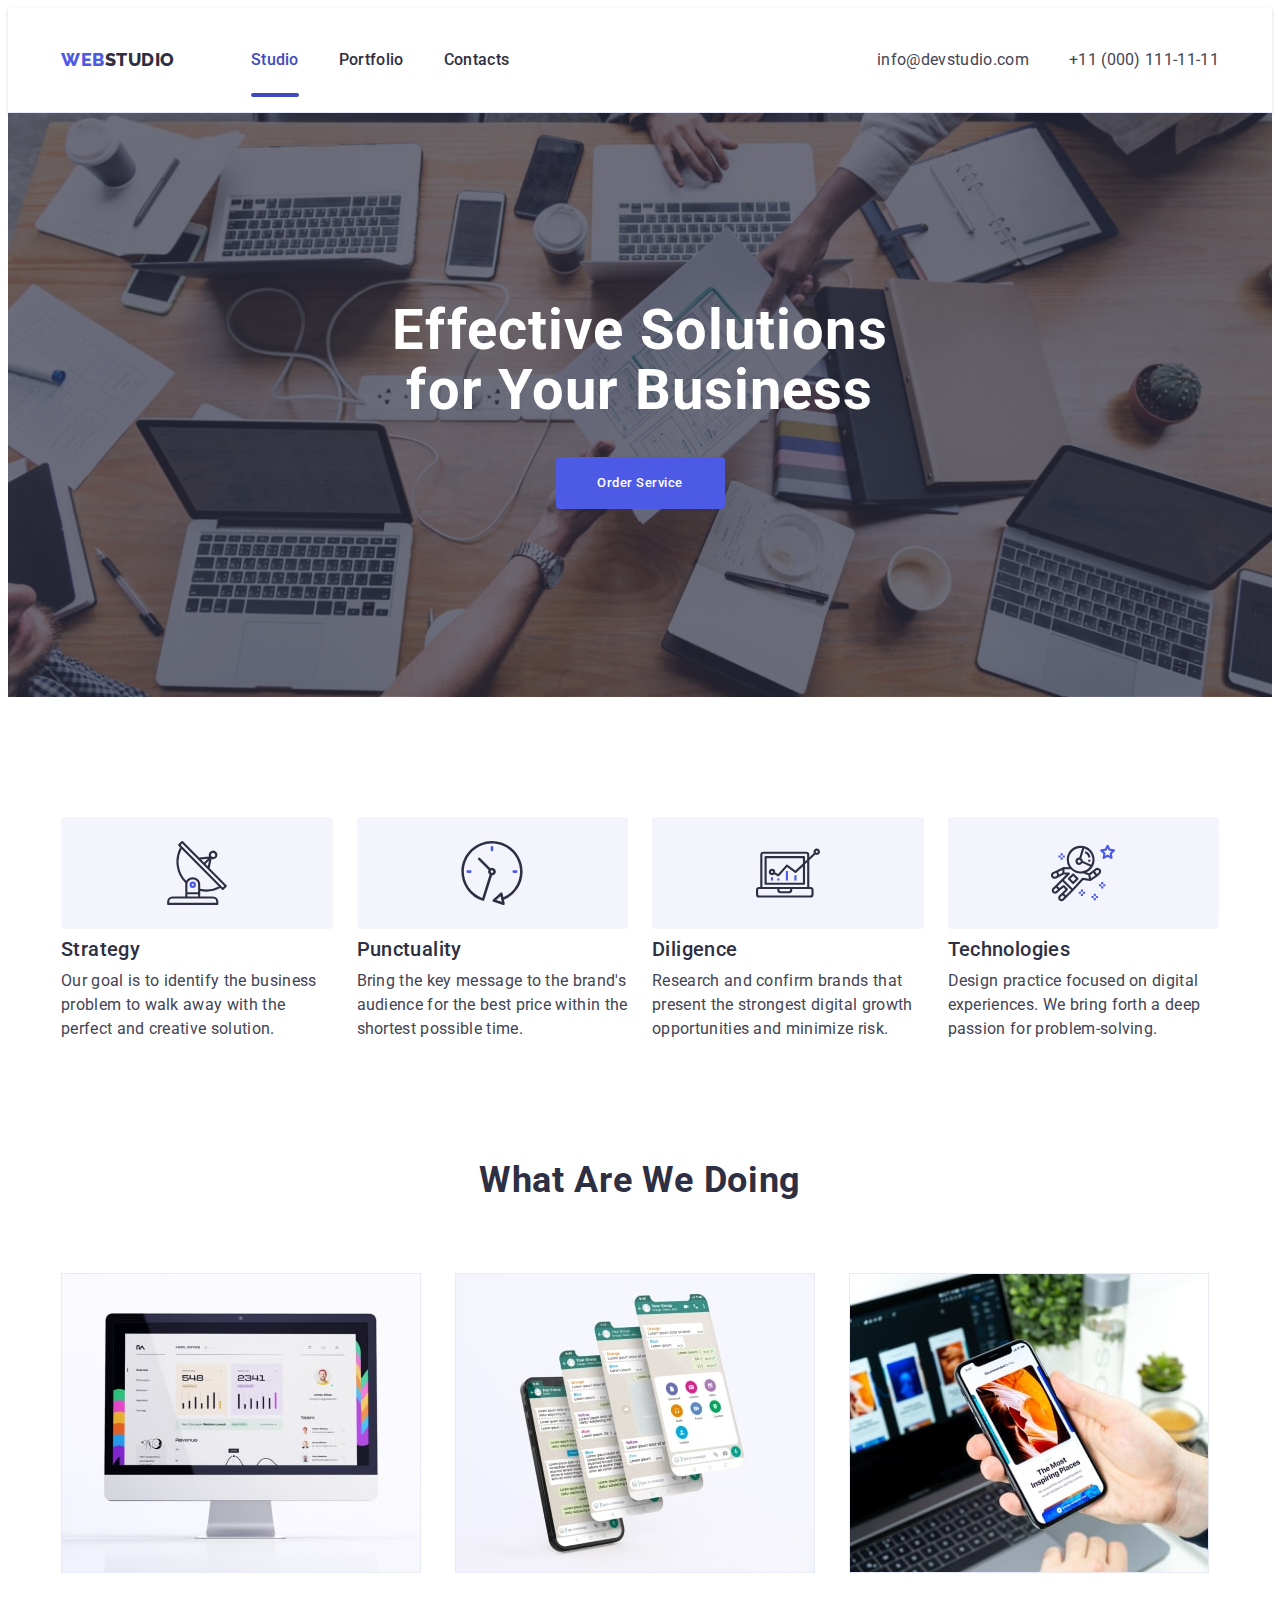
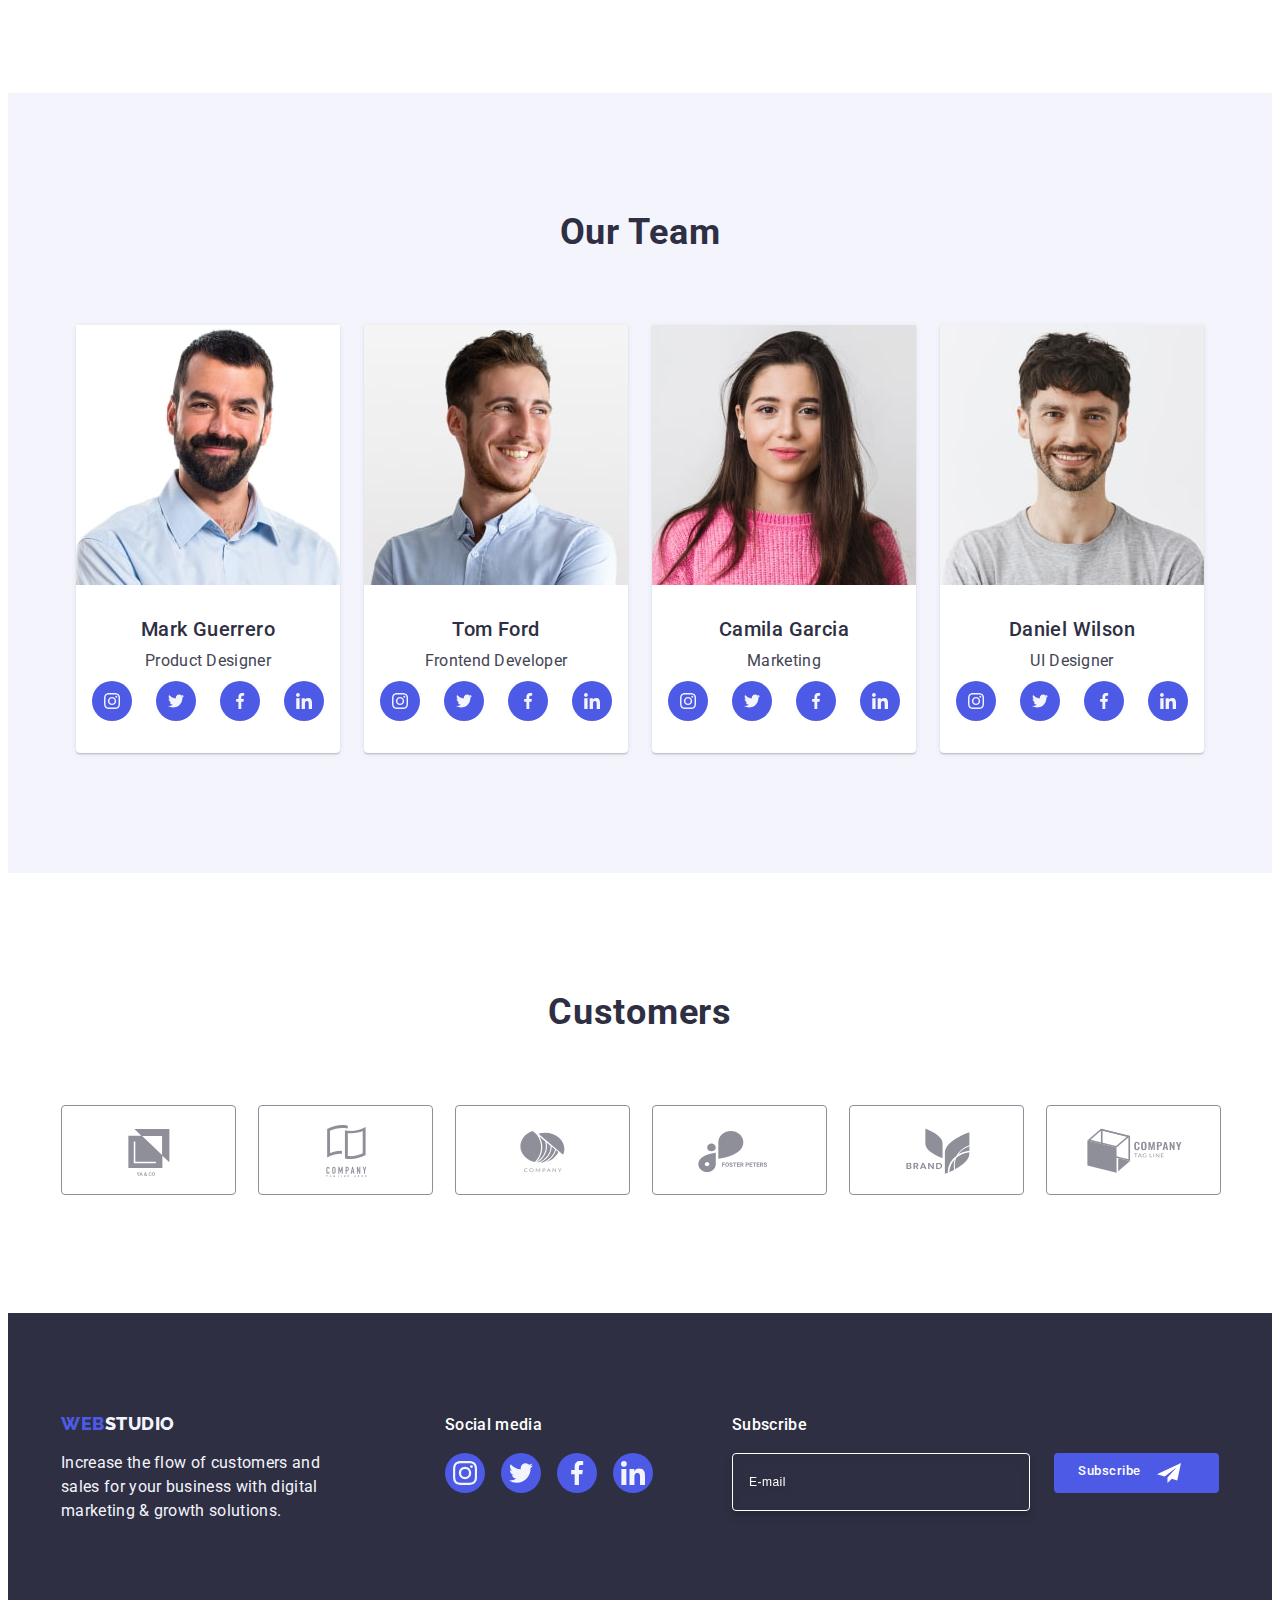
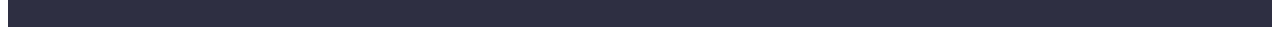
==== commit 31eaadf8: "desktop" ====
--- a/index.html
+++ b/index.html
@@ -463,47 +463,49 @@
     </main>
     <footer class="footer">
       <div class="container footer-container">
-        <div class="footer-logo-container">
-          <a class="footer-logo" href="./index.html"
-            >Web<span class="footer-span-logo">Studio</span></a
-          >
-          <p class="footer-text">
-            Increase the flow of customers and sales for your business with
-            digital marketing & growth solutions.
-          </p>
-        </div>
-        <div class="footer-socials">
-          <p class="footer-socials-title">Social media</p>
-          <ul class="footer-socials-list">
-            <li class="footer-socials-item">
-              <a href="#" class="footer-socials-link">
-                <svg class="footer-socials-icon" width="24" height="24">
-                  <use href="./images/icons.svg#icon-instagram"></use>
-                </svg>
-              </a>
-            </li>
-            <li class="footer-socials-item">
-              <a href="#" class="footer-socials-link">
-                <svg class="footer-socials-icon" width="24" height="24">
-                  <use href="./images/icons.svg#icon-twitter"></use>
-                </svg>
-              </a>
-            </li>
-            <li class="footer-socials-item">
-              <a href="#" class="footer-socials-link">
-                <svg class="footer-socials-icon" width="24" height="24">
-                  <use href="./images/icons.svg#icon-facebook"></use>
-                </svg>
-              </a>
-            </li>
-            <li class="footer-socials-item">
-              <a href="#" class="footer-socials-link">
-                <svg class="footer-socials-icon" width="24" height="24">
-                  <use href="./images/icons.svg#icon-linkedin"></use>
-                </svg>
-              </a>
-            </li>
-          </ul>
+        <div class="footer-top-container">
+          <div class="footer-logo-container">
+            <a class="footer-logo" href="./index.html"
+              >Web<span class="footer-span-logo">Studio</span></a
+            >
+            <p class="footer-text">
+              Increase the flow of customers and sales for your business with
+              digital marketing & growth solutions.
+            </p>
+          </div>
+          <div class="footer-socials">
+            <p class="footer-socials-title">Social media</p>
+            <ul class="footer-socials-list">
+              <li class="footer-socials-item">
+                <a href="#" class="footer-socials-link">
+                  <svg class="footer-socials-icon" width="24" height="24">
+                    <use href="./images/icons.svg#icon-instagram"></use>
+                  </svg>
+                </a>
+              </li>
+              <li class="footer-socials-item">
+                <a href="#" class="footer-socials-link">
+                  <svg class="footer-socials-icon" width="24" height="24">
+                    <use href="./images/icons.svg#icon-twitter"></use>
+                  </svg>
+                </a>
+              </li>
+              <li class="footer-socials-item">
+                <a href="#" class="footer-socials-link">
+                  <svg class="footer-socials-icon" width="24" height="24">
+                    <use href="./images/icons.svg#icon-facebook"></use>
+                  </svg>
+                </a>
+              </li>
+              <li class="footer-socials-item">
+                <a href="#" class="footer-socials-link">
+                  <svg class="footer-socials-icon" width="24" height="24">
+                    <use href="./images/icons.svg#icon-linkedin"></use>
+                  </svg>
+                </a>
+              </li>
+            </ul>
+          </div>
         </div>
         <div class="footer-form-container">
           <p class="footer-form-text">Subscribe</p>
--- a/css/styles.css
+++ b/css/styles.css
@@ -110,6 +110,7 @@
   background-color: transparent;
   border: none;
   padding: 24px 0;
+  cursor: pointer;
 }
 
 .burger-menu {
@@ -144,6 +145,7 @@
   display: flex;
   align-items: center;
   justify-content: center;
+  cursor: pointer;
   transition: background-color 250ms cubic-bezier(0.4, 0, 0.2, 1),
     border 250ms cubic-bezier(0.4, 0, 0.2, 1);
 }
@@ -260,7 +262,6 @@
 
 .hero {
   padding: 112px 0;
-  margin: 0 auto;
   background-color: var(--basic-color);
   background-image: linear-gradient(
       rgba(46, 47, 66, 0.7),
@@ -296,6 +297,7 @@
   display: block;
   margin: 0 auto;
   min-width: 169px;
+  cursor: pointer;
   transition: background-color 250ms cubic-bezier(0.4, 0, 0.2, 1);
 }
 
@@ -462,7 +464,7 @@
   display: flex;
   align-items: center;
   justify-content: center;
-  transition: border-color 250ms cubic-bezier(0.4, 0, 0.2, 1),
+  transition: border-color 250ms cubic-bezier(0.4, 0, 0.2, 1);
 }
 
 .customers-link:hover,
@@ -593,19 +595,20 @@
 
 .footer-form-btn {
   min-width: 165px;
+  height: 40px;
   font-family: inherit;
   font-weight: 500;
   line-height: 1.5;
   letter-spacing: 0.04em;
   border-radius: 4px;
   background: var(--btn-color);
-  margin: 0 auto;
-  display: flex;
-  align-items: center;
-  justify-content: center;
+  display: flex;
+  gap: 16px;
   border: none;
   color: var(--white-color);
   padding: 8px 24px;
+  margin: 0 auto;
+  cursor: pointer;
   transition: background-color 250ms cubic-bezier(0.4, 0, 0.2, 1);
 }
 
@@ -615,7 +618,6 @@
 }
 
 .footer-form-icon {
-  margin-left: 16px;
   fill: var(--white-color);
 }
 
@@ -644,6 +646,7 @@
   border: 1px solid var(--border-color);
   border-radius: 4px;
   padding: 8px 16px;
+  cursor: pointer;
   transition: color 250ms cubic-bezier(0.4, 0, 0.2, 1),
     background-color 250ms cubic-bezier(0.4, 0, 0.2, 1),
     border-color 250ms cubic-bezier(0.4, 0, 0.2, 1),
@@ -663,7 +666,6 @@
   display: flex;
   flex-direction: column;
   align-items: center;
-  justify-content: center;
   gap: 48px;
 }
 
@@ -762,6 +764,7 @@
   display: flex;
   align-items: center;
   justify-content: center;
+  cursor: pointer;
   transition: background-color 250ms cubic-bezier(0.4, 0, 0.2, 1),
     border 250ms cubic-bezier(0.4, 0, 0.2, 1);
 }
@@ -887,6 +890,7 @@
   font-size: 12px;
   line-height: 1.17;
   letter-spacing: 0.04em;
+  cursor: pointer;
 }
 
 .modal-checkbox-link {
@@ -917,7 +921,10 @@
   border: none;
 }
 
-.modal-checkbox:checked + .modal-label-checkbox .user-privacy-span .modal-checkbox-icon {
+.modal-checkbox:checked
+  + .modal-label-checkbox
+  .user-privacy-span
+  .modal-checkbox-icon {
   fill: var(--secondary-color);
 }
 
@@ -939,6 +946,7 @@
   font-weight: 500;
   line-height: 1.5;
   letter-spacing: 0.04em;
+  cursor: pointer;
   color: var(--white-color);
   transition: background-color 250ms cubic-bezier(0.4, 0, 0.2, 1);
 }
--- a/css/media.css
+++ b/css/media.css
@@ -1,4 +1,4 @@
-/* Mobile */
+/* --------Mobile-------- */
 @media screen and (min-width: 428px) {
   .container {
     max-width: 428px;
@@ -13,14 +13,14 @@
   }
 
   .modal-container {
-  max-width: 392px;
+    max-width: 392px;
   }
 }
 
 @media (min-device-pixel-ratio: 2),
   (min-resolution: 192dpi),
   (min-resolution: 2dppx) {
-  .content {
+  .hero {
     background-image: linear-gradient(
         rgba(46, 47, 66, 0.7),
         rgba(46, 47, 66, 0.7)
@@ -29,77 +29,22 @@
   }
 }
 
-/* Tablet */
+/* ---------Tablet-------- */
 @media screen and (min-width: 768px) {
-}
-
-@media (min-device-pixel-ratio: 2),
-  (min-resolution: 192dpi),
-  (min-resolution: 2dppx) {
-  .content {
-    background-image: linear-gradient(
-        rgba(46, 47, 66, 0.7),
-        rgba(46, 47, 66, 0.7)
-      ),
-      url(../images/people-office-tab-2x.jpg);
-  }
-}
-
-/* Desktop */
-@media screen and (min-width: 1158px) {
   .container {
-    width: 100%;
-    max-width: 1158px;
-    padding-left: 15px;
-    padding-right: 15px;
-    margin: 0 auto;
-  }
-
-  @media (min-device-pixel-ratio: 2),
-    (min-resolution: 192dpi),
-    (min-resolution: 2dppx) {
-    .content {
-      background-image: linear-gradient(
-          rgba(46, 47, 66, 0.7),
-          rgba(46, 47, 66, 0.7)
-        ),
-        url(../images/people-office-2x.jpg);
-    }
+    max-width: 768px;
   }
 
   /* Header */
 
-  .header {
-    border-bottom: 1px solid var(--border-color);
-    box-shadow: 0px 1px 6px 0px rgba(46, 47, 66, 0.08),
-      0px 1px 1px 0px rgba(46, 47, 66, 0.16),
-      0px 2px 1px 0px rgba(46, 47, 66, 0.08);
-  }
-
-  .header-container {
-    display: flex;
+  .header-logo {
+    padding-bottom: 25.5px;
+    margin-right: 120px;
   }
 
   .header-navigation {
     display: flex;
     align-items: center;
-  }
-
-  .header-logo {
-    color: var(--btn-color);
-    font-size: 18px;
-    font-family: Raleway, sans-serif;
-    font-weight: 800;
-    line-height: 1.17;
-    letter-spacing: 0.03em;
-    text-transform: uppercase;
-    margin-right: 76px;
-    padding-top: 24px;
-    padding-bottom: 24px;
-  }
-
-  .span-logo {
-    color: var(--basic-color);
   }
 
   .header-list {
@@ -141,92 +86,218 @@
   }
 
   .header-address {
+    margin-left: auto;
+    display: block;
+    padding: 16px 0;
+  }
+
+  .header-address-list {
+    display: flex;
+    flex-direction: column;
+    align-items: center;
+    justify-content: center;
+    gap: 12px;
+  }
+
+  .header-address-link {
+    font-size: 12px;
     font-style: normal;
-    margin-left: auto;
-    display: flex;
-    align-items: center;
+    color: var(--text-color);
+    line-height: 1.16;
+    letter-spacing: 0.04em;
+    transition: color 250ms cubic-bezier(0.4, 0, 0.2, 1);
+  }
+
+  .header-address-link:hover,
+  .header-address-link:focus {
+    color: var(--hover-color);
+  }
+
+  .burger-open-btn {
+    display: none;
+  }
+
+  /* Hero  */
+
+  .hero {
+    background-image: linear-gradient(
+        rgba(46, 47, 66, 0.7),
+        rgba(46, 47, 66, 0.7)
+      ),
+      url(../images/people-office-tab.jpg);
+  }
+
+  .hero-title {
+    font-size: 56px;
+    line-height: 1.07;
+    letter-spacing: 0.02em;
+    margin: 0 auto 36px;
+    max-width: 496px;
+  }
+
+  /* About */
+
+  .about-list {
+    gap: 72px 24px;
+  }
+
+  .about-item {
+    width: calc((100% - 24px) / 2);
+  }
+
+  .about-item-title {
+    text-align: start;
+  }
+
+  /* Team */
+  .team-list {
+    flex-direction: row;
+    flex-wrap: wrap;
+    gap: 64px 24px;
+  }
+
+  .team-item {
+    width: calc((100% - 24px) / 2);
+  }
+
+  /* Customers */
+  .customers > .container {
+    max-width: 552px;
+  }
+
+  .customers-list {
+    gap: 72px 24px;
+  }
+
+  .customers-item {
+    width: calc((100% - 48px) / 3);
+  }
+
+  /* Footer */
+  .footer-container {
+    max-width: 552px;
+    display: flex;
+    flex-direction: column;
+  }
+
+  .footer-top-container {
+    display: flex;
+    gap: 24px;
+    margin-bottom: 72px;
+  }
+
+  .footer-logo {
+    text-align: start;
+  }
+
+  .footer-text {
+    max-width: 264px;
+    margin-bottom: 0;
+  }
+
+  .footer-socials-title {
+    text-align: start;
+  }
+
+  .footer-socials-item {
+    margin-bottom: 0;
+  }
+
+  .footer-form {
+    display: flex;
+    gap: 24px;
+  }
+
+  .footer-form-text {
+    text-align: start;
+  }
+
+  .footer-input {
+    width: 264px;
+  }
+
+  /* Portfolio */
+
+  .potfolio {
+    padding: 64px 0 96px;
+  }
+
+  .potfolio-list {
+    max-width: 100%;
+    justify-content: center;
+    margin-bottom: 64px;
+  }
+
+  .works-list {
+    flex-direction: row;
+    flex-wrap: wrap;
+    gap: 72px 24px;
+  }
+
+  .works-item {
+    width: calc((100% - 24px) / 2);
+  }
+
+  /* Modal */
+
+  .modal-container {
+    max-width: 408px;
+    padding: 72px 25px 24px 23px;
+  }
+}
+
+@media (min-device-pixel-ratio: 2),
+  (min-resolution: 192dpi),
+  (min-resolution: 2dppx) {
+  .hero {
+    background-image: linear-gradient(
+        rgba(46, 47, 66, 0.7),
+        rgba(46, 47, 66, 0.7)
+      ),
+      url(../images/people-office-tab-2x.jpg);
+  }
+}
+
+/* Desktop */
+@media screen and (min-width: 1158px) {
+  .container {
+    max-width: 1158px;
+  }
+
+  /* Header */
+  .header-logo {
+    margin-right: 76px;
   }
 
   .header-address-list {
-    display: flex;
+    flex-direction: row;
     gap: 40px;
   }
 
   .header-address-link {
-    color: var(--text-color);
+    font-size: 16px;
     line-height: 1.5;
     letter-spacing: 0.02em;
     display: inline-block;
     padding-top: 24px;
     padding-bottom: 24px;
-    transition: color 250ms cubic-bezier(0.4, 0, 0.2, 1);
-  }
-
-  .header-address-link:hover,
-  .header-address-link:focus {
-    color: var(--hover-color);
-  }
-
-  /* Main page  */
-
-  .content {
-    padding-top: 188px;
-    padding-bottom: 188px;
-    max-width: 1440px;
-    margin: 0 auto;
-    background-color: var(--basic-color);
+  }
+
+  /* Hero  */
+
+  .hero {
+    padding: 188px 0;
     background-image: linear-gradient(
         rgba(46, 47, 66, 0.7),
         rgba(46, 47, 66, 0.7)
       ),
       url(../images/people-office.jpg);
-    background-size: cover, cover;
-    background-position: center, center;
-    background-repeat: no-repeat, no-repeat;
-  }
-
-  .content-title {
-    color: var(--white-color);
-    text-align: center;
-    font-size: 56px;
-    line-height: 1.07;
-    letter-spacing: 0.02em;
-    margin: 0 auto 48px;
-    max-width: 496px;
-  }
-
-  .content-btn {
-    color: var(--white-color);
-    background-color: var(--btn-color);
-    font-weight: 500;
-    line-height: 1.5;
-    letter-spacing: 0.04em;
-    cursor: pointer;
-    font-family: inherit;
-    padding: 16px 32px;
-    border-radius: 4px;
-    border: none;
-    display: block;
-    margin: 0 auto;
-    min-width: 169px;
-    transition: background-color 250ms cubic-bezier(0.4, 0, 0.2, 1);
-  }
-
-  .content-btn:hover,
-  .content-btn:focus {
-    background-color: var(--hover-color);
   }
 
   /* About */
 
   .about {
-    padding-top: 120px;
-    padding-bottom: 120px;
-  }
-
-  .about-list {
-    display: flex;
-    gap: 24px;
+    padding: 120px 0;
   }
 
   .about-item {
@@ -244,23 +315,21 @@
   }
 
   .about-item-title {
-    color: var(--basic-color);
     font-size: 20px;
     font-weight: 500;
     line-height: 1.2;
-    letter-spacing: 0.02em;
     margin-bottom: 8px;
   }
 
   .about-text {
-    line-height: 1.5;
-    letter-spacing: 0.02em;
+    font-weight: 400;
   }
 
   /* Directions */
 
   .directions {
     padding-bottom: 120px;
+    display: block;
   }
 
   .directions-title {
@@ -279,630 +348,96 @@
   }
 
   .directions-item {
-    width: calc(100% - 24px * 2) / 3;
+    width: calc((100% - 24px * 2) / 3);
   }
 
   /* Team */
   .team {
-    background-color: var(--secondary-color);
-    padding-top: 120px;
-    padding-bottom: 120px;
-  }
-
-  .team-title {
-    color: var(--basic-color);
-    font-size: 36px;
-    line-height: 1.11;
-    letter-spacing: 0.02em;
-    text-transform: capitalize;
-    text-align: center;
-    margin-bottom: 72px;
-  }
-
-  .team-list {
-    display: flex;
-    gap: 24px;
+    padding: 120px 0;
   }
 
   .team-item {
-    background-color: var(--white-color);
-    border-radius: 0px 0px 4px 4px;
-    width: calc(100% - 24px * 3) / 4;
-    box-shadow: 0px 2px 1px 0px rgba(46, 47, 66, 0.08),
-      0px 1px 1px 0px rgba(46, 47, 66, 0.16),
-      0px 1px 6px 0px rgba(46, 47, 66, 0.08);
-  }
-
-  .team-item-container {
-    padding: 32px 0px;
-  }
-
-  .team-item-title {
-    color: var(--basic-color);
-    font-size: 20px;
-    font-weight: 500;
-    line-height: 1.2;
-    letter-spacing: 0.02em;
-    text-align: center;
-    margin-bottom: 8px;
-  }
-
-  .team-text {
-    line-height: 1.5;
-    letter-spacing: 0.02em;
-    text-align: center;
-    margin-bottom: 8px;
-  }
-
-  .team-socials-list {
-    display: flex;
-    gap: 24px;
-    justify-content: center;
-    align-items: center;
-  }
-
-  .team-socials-container {
-    width: 40px;
-    height: 40px;
-    background-color: var(--btn-color);
-    border-radius: 50%;
-    display: flex;
-    align-items: center;
-    justify-content: center;
-  }
-
-  .team-socials-item {
-    width: 40px;
-    height: 40px;
-  }
-
-  .team-socials-link {
-    width: 100%;
-    height: 100%;
-    background-color: var(--btn-color);
-    border-radius: 50%;
-    display: flex;
-    align-items: center;
-    justify-content: center;
-    transition: background-color 250ms cubic-bezier(0.4, 0, 0.2, 1);
-  }
-
-  .team-socials-link:hover,
-  .team-socials-link:focus {
-    background-color: var(--hover-color);
-  }
-
-  .team-socials-icon {
-    fill: var(--secondary-color);
+    width: calc((100% - 72px) / 4);
   }
 
   /* Customers */
+
+  .customers > .container {
+    max-width: 1158px;
+  }
+
   .customers {
-    padding-top: 120px;
-    padding-bottom: 120px;
-  }
-  .customers-title {
-    color: var(--basic-color);
-    font-size: 36px;
-    line-height: 1.11;
-    letter-spacing: 0.02em;
-    text-transform: capitalize;
-    text-align: center;
-    margin-bottom: 72px;
-  }
-
-  .customers-list {
-    display: flex;
-    gap: 24px;
-  }
+    padding: 120px 0;
+  }
+
   .customers-item {
-    width: 168px;
-    height: 88px;
-  }
-
-  .customers-link {
-    width: 100%;
-    height: 100%;
-    color: #8e8f99;
-    border-radius: 4px;
-    border: 1px solid #8e8f99;
-    display: flex;
-    align-items: center;
-    justify-content: center;
-    transition: border-color 250ms cubic-bezier(0.4, 0, 0.2, 1),
-      color 250ms cubic-bezier(0.4, 0, 0.2, 1);
-  }
-
-  .customers-link:hover,
-  .customers-link:focus {
-    border: 1px solid var(--hover-color);
-    color: var(--hover-color);
-  }
-
-  .customers-icon {
-    fill: currentColor;
+    width: calc((100% - 24px * 5) / 6);
   }
 
   /* Footer */
 
   .footer {
-    background-color: var(--basic-color);
     padding-top: 100px;
     padding-bottom: 100px;
   }
 
   .footer-container {
-    display: flex;
-    align-items: baseline;
+    max-width: 1158px;
+    display: flex;
+    flex-direction: row;
+    justify-content: space-between;
+  }
+
+  .footer-top-container {
+    gap: 0;
+    margin-bottom: 0;
   }
 
   .footer-logo-container {
     margin-right: 120px;
   }
 
-  .footer-logo {
-    color: var(--btn-color);
-    font-size: 18px;
-    font-family: Raleway, sans-serif;
-    font-weight: 800;
-    line-height: 1.17;
-    letter-spacing: 0.03em;
-    text-transform: uppercase;
-    display: inline-block;
-    margin-bottom: 16px;
-  }
-
-  .footer-span-logo {
-    color: var(--secondary-color);
-  }
-
-  .footer-text {
-    color: var(--secondary-color);
-    line-height: 1.5;
-    letter-spacing: 0.02em;
-    max-width: 264px;
-  }
-
-  .footer-socials-title {
-    color: var(--white-color);
-    font-weight: 500;
-    line-height: 1.5;
-    letter-spacing: 0.02em;
-    margin-bottom: 16px;
-  }
-
-  .footer-socials-list {
-    display: flex;
-    gap: 16px;
-  }
-
-  .footer-socials-item {
-    width: 40px;
-    height: 40px;
-  }
-
-  .footer-socials-link {
-    width: 100%;
-    height: 100%;
-    background-color: var(--btn-color);
-    border-radius: 50%;
-    display: flex;
-    align-items: center;
-    justify-content: center;
-    transition: background-color 250ms cubic-bezier(0.4, 0, 0.2, 1);
-  }
-
-  .footer-socials-link:hover,
-  .footer-socials-link:focus {
-    background-color: #31d0aa;
-  }
-
-  .footer-socials-icon {
-    fill: var(--secondary-color);
-  }
-
-  .footer-form-container {
-    margin-left: auto;
-  }
-
-  .footer-form {
-    display: flex;
-    gap: 24px;
-  }
-
-  .footer-form-text {
-    color: var(--white-color);
-    font-weight: 500;
-    line-height: 1.5;
-    letter-spacing: 0.02em;
-    margin-bottom: 16px;
-  }
-
   .footer-input {
-    width: 264px;
-    height: 40px;
-    font-size: 12px;
-    line-height: 1.5;
-    letter-spacing: 0.04em;
-    padding-left: 16px;
-    filter: drop-shadow(0px 4px 4px rgba(0, 0, 0, 0.15));
-    border-radius: 4px;
-    border: 1px solid var(--white-color);
-    box-shadow: 0px 4px 4px 0px rgba(0, 0, 0, 0.15);
-    background-color: transparent;
-    color: var(--white-color);
-    outline: transparent;
-  }
-
-  .footer-input::placeholder {
-    color: var(--white-color);
-    font-size: 12px;
-    line-height: 2;
-    letter-spacing: 0.04em;
-  }
-
-  .footer-form-btn {
-    min-width: 165px;
-    font-family: inherit;
-    font-weight: 500;
-    line-height: 1.5;
-    letter-spacing: 0.04em;
-    border-radius: 4px;
-    background: var(--btn-color);
-    display: flex;
-    align-items: center;
-    justify-content: center;
-    border: none;
-    color: var(--white-color);
-    cursor: pointer;
-    padding: 8px 24px;
-    transition: background-color 250ms cubic-bezier(0.4, 0, 0.2, 1);
-  }
-
-  .footer-form-btn:hover,
-  .footer-form-btn:focus {
-    background-color: var(--hover-color);
-  }
-
-  .footer-form-icon {
-    margin-left: 16px;
-    fill: var(--white-color);
+    opacity: inherit;
   }
 
   /* Portfolio */
 
   .potfolio {
-    padding-top: 96px;
-    padding-bottom: 120px;
+    padding: 100px 0 120px;
   }
 
   .potfolio-list {
-    display: flex;
-    justify-content: center;
-    gap: 24px;
     margin-bottom: 72px;
   }
 
-  .portfolio-btn {
-    color: var(--btn-color);
-    background-color: var(--secondary-color);
-    text-align: center;
-    font-weight: 500;
-    line-height: 1.5;
-    letter-spacing: 0.04em;
-    cursor: pointer;
-    font-family: inherit;
-    border: 1px solid var(--border-color);
-    border-radius: 4px;
-    padding: 12px 24px;
-    transition: color 250ms cubic-bezier(0.4, 0, 0.2, 1),
-      background-color 250ms cubic-bezier(0.4, 0, 0.2, 1),
-      border-color 250ms cubic-bezier(0.4, 0, 0.2, 1),
-      box-shadow 250ms cubic-bezier(0.4, 0, 0.2, 1);
-  }
-
-  .portfolio-btn:hover,
-  .portfolio-btn:focus {
-    background-color: var(--hover-color);
-    color: var(--white-color);
-    border: 1px solid transparent;
-    box-shadow: 0px 3px 1px rgba(0, 0, 0, 0.1), 0px 2px 1px rgba(0, 0, 0, 0.08),
-      0px 2px 2px rgba(0, 0, 0, 0.12);
-  }
-
   .works-list {
-    display: flex;
-    flex-wrap: wrap;
     gap: 48px 24px;
   }
 
   .works-item {
     width: calc((100% - 24px * 2) / 3);
-    background-color: var(--white-color);
-  }
-
-  .works-link {
-    display: block;
-    transition: box-shadow 250ms cubic-bezier(0.4, 0, 0.2, 1);
-  }
-
-  .works-link:hover,
-  .works-link:focus {
-    box-shadow: 0px 1px 6px rgba(46, 47, 66, 0.08),
-      0px 1px 1px rgba(46, 47, 66, 0.16), 0px 2px 1px rgba(46, 47, 66, 0.08);
-  }
-
-  .works-img-container {
-    position: relative;
-    overflow: hidden;
-  }
-
-  .works-item:hover .works-cover-text {
-    transform: translateY(0%);
-  }
-
-  .works-link:focus .works-cover-text {
-    transform: translateY(0%);
-  }
-
-  .works-cover-text {
-    position: absolute;
-    top: 0;
-    left: 0;
-    line-height: 1.5;
-    letter-spacing: 0.02em;
-    color: var(--secondary-color);
-    background-color: var(--btn-color);
-    height: 100%;
-    padding: 40px 32px;
-    transform: translateY(100%);
-    transition: transform 250ms cubic-bezier(0.4, 0, 0.2, 1);
-  }
-
-  .works-item-container {
-    padding: 32px 16px;
-    border: 1px solid var(--border-color);
-    border-top: none;
-  }
-
-  .works-title {
-    color: var(--basic-color);
-    font-size: 20px;
-    font-weight: 500;
-    line-height: 1.2;
-    letter-spacing: 0.02em;
-    margin-bottom: 8px;
-  }
-
-  .works-text {
-    color: var(--text-color);
-    line-height: 1.5;
-    letter-spacing: 0.02em;
   }
 
   /* Modal */
 
-  .backdrop {
-    position: fixed;
-    top: 0;
-    width: 100%;
-    height: 100%;
-    background-color: rgba(46, 47, 66, 0.4);
-    transition: opacity 250ms cubic-bezier(0.4, 0, 0.2, 1),
-      visibility 250ms cubic-bezier(0.4, 0, 0.2, 1);
-  }
-
-  .backdrop.is-hidden .modal-container {
-    transform: translate(-50%, -50%) scaleX(2);
-  }
-
   .modal-container {
-    width: 408px;
-    min-height: 584px;
-    background-color: #fcfcfc;
-    border-radius: 4px;
-    box-shadow: 0px 2px 1px 0px rgba(0, 0, 0, 0.2),
-      0px 1px 3px 0px rgba(0, 0, 0, 0.12), 0px 1px 1px 0px rgba(0, 0, 0, 0.14);
-    position: absolute;
-    left: 50%;
-    top: 50%;
-    transform: translate(-50%, -50%);
-    transition: transform 250ms cubic-bezier(0.4, 0, 0.2, 1);
     padding: 72px 24px 24px 24px;
   }
 
-  .modal-close-btn {
-    border: 1px solid rgba(0, 0, 0, 0.1);
-    border-radius: 50%;
-    background-color: var(--border-color);
-    padding: 0;
-    width: 24px;
-    height: 24px;
-    position: absolute;
-    top: 24px;
-    right: 24px;
-    cursor: pointer;
-    display: flex;
-    align-items: center;
-    justify-content: center;
-    transition: background-color 250ms cubic-bezier(0.4, 0, 0.2, 1),
-      border 250ms cubic-bezier(0.4, 0, 0.2, 1);
-  }
-
-  .modal-close-btn:hover,
-  .modal-close-btn:focus {
-    background-color: var(--hover-color);
-    border: none;
-  }
-
-  .modal-close-btn:hover .modal-icon,
-  .modal-close-btn:focus .modal-icon {
-    fill: var(--white-color);
-  }
-
-  .modal-icon {
-    fill: var(--basic-color);
-    transition: fill 250ms cubic-bezier(0.4, 0, 0.2, 1);
-  }
-
-  .is-hidden {
-    opacity: 0;
-    visibility: hidden;
-    pointer-events: none;
-  }
-
-  .modal-title {
-    color: var(--basic-color);
-    font-weight: 500;
-    line-height: 1.5;
-    letter-spacing: 0.02em;
-    text-align: center;
-    margin-bottom: 16px;
-  }
-
-  .modal-form {
-    display: flex;
-    flex-direction: column;
-  }
-
-  .modal-field {
-    margin-bottom: 8px;
-  }
-
-  .input-wrap {
-    position: relative;
-  }
-
-  .modal-label {
-    display: block;
-    color: #8e8f99;
-    font-size: 12px;
-    line-height: 1.17;
-    letter-spacing: 0.04em;
-    margin-bottom: 4px;
-  }
-
   .modal-input {
-    width: 100%;
-    height: 40px;
-    border-radius: 4px;
-    border: 1px solid rgba(46, 47, 66, 0.4);
     padding: 0 16px 0 38px;
-    background-color: transparent;
-    outline: transparent;
-    transition: border-color 250ms cubic-bezier(0.4, 0, 0.2, 1);
-  }
-
-  .modal-input:focus {
-    border-color: var(--btn-color);
-  }
-
-  .modal-input:focus + .modal-input-icon {
-    fill: var(--btn-color);
-  }
-
-  .modal-input-icon {
-    fill: var(--basic-color);
-    transition: fill 250ms cubic-bezier(0.4, 0, 0.2, 1);
-    position: absolute;
-    left: 16px;
-    top: 50%;
-    transform: translateY(-50%);
-  }
-
-  .modal-textarea {
-    width: 100%;
-    height: 120px;
-    color: rgba(46, 47, 66, 0.4);
-    font-size: 12px;
-    line-height: 1.17;
-    letter-spacing: 0.04em;
-    border-radius: 4px;
-    border: 1px solid rgba(46, 47, 66, 0.4);
-    padding: 8px 16px;
-    background-color: transparent;
-    outline: transparent;
-    resize: none;
-    transition: border-color 250ms cubic-bezier(0.4, 0, 0.2, 1);
-  }
-
-  .modal-textarea::placeholder {
-    color: rgba(46, 47, 66, 0.4);
-    font-size: 12px;
-    line-height: 1.17;
-    letter-spacing: 0.04em;
-  }
-
-  .modal-textarea:focus {
-    border-color: var(--btn-color);
-  }
-
-  .modal-field-textarea {
-    margin-bottom: 16px;
-  }
-
-  .modal-field-checkbox {
-    margin-bottom: 24px;
-  }
-
-  .modal-label-checkbox {
-    color: #8e8f99;
-    font-size: 12px;
-    line-height: 1.17;
-    letter-spacing: 0.04em;
-  }
-
-  .modal-checkbox-link {
-    color: var(--btn-color);
-    line-height: 1.33;
-  }
-
-  .user-privacy-span {
-    display: inline-flex;
-    align-items: center;
-    justify-content: center;
-    width: 16px;
-    height: 16px;
-    border-radius: 2px;
-    border: 1px solid rgba(46, 47, 66, 0.4);
-    margin-right: 8px;
-    fill: transparent;
-    transition: background-color 250ms cubic-bezier(0.4, 0, 0.2, 1),
-      border 250ms cubic-bezier(0.4, 0, 0.2, 1),
-      fill 250ms cubic-bezier(0.4, 0, 0.2, 1);
-  }
-
-  .modal-checkbox:checked + .modal-label-checkbox .user-privacy-span {
-    background-color: var(--hover-color);
-    fill: var(--secondary-color);
-    border: none;
-  }
-
-  .modal-checkbox:focus + .modal-label-checkbox .user-privacy-span {
-    border-color: var(--btn-color);
-  }
-
-  .modal-form-btn {
-    margin: 0 auto;
-    min-width: 169px;
-    border: none;
-    border-radius: 4px;
-    background-color: var(--btn-color);
-    box-shadow: 0px 4px 4px 0px rgba(0, 0, 0, 0.15);
-    padding: 16px 32px;
-    cursor: pointer;
-    font-family: inherit;
-    text-align: center;
-    font-size: 16px;
-    font-weight: 500;
-    line-height: 1.5;
-    letter-spacing: 0.04em;
-    color: var(--white-color);
-    transition: background-color 250ms cubic-bezier(0.4, 0, 0.2, 1);
-  }
-
-  .modal-form-btn:hover,
-  .modal-form-btn:focus {
-    background-color: var(--hover-color);
-  }
-}
+  }
+}
+
+@media (min-device-pixel-ratio: 2),
+  (min-resolution: 192dpi),
+  (min-resolution: 2dppx) {
+  .hero {
+    background-image: linear-gradient(
+        rgba(46, 47, 66, 0.7),
+        rgba(46, 47, 66, 0.7)
+      ),
+      url(../images/people-office-2x.jpg);
+  }
+}
